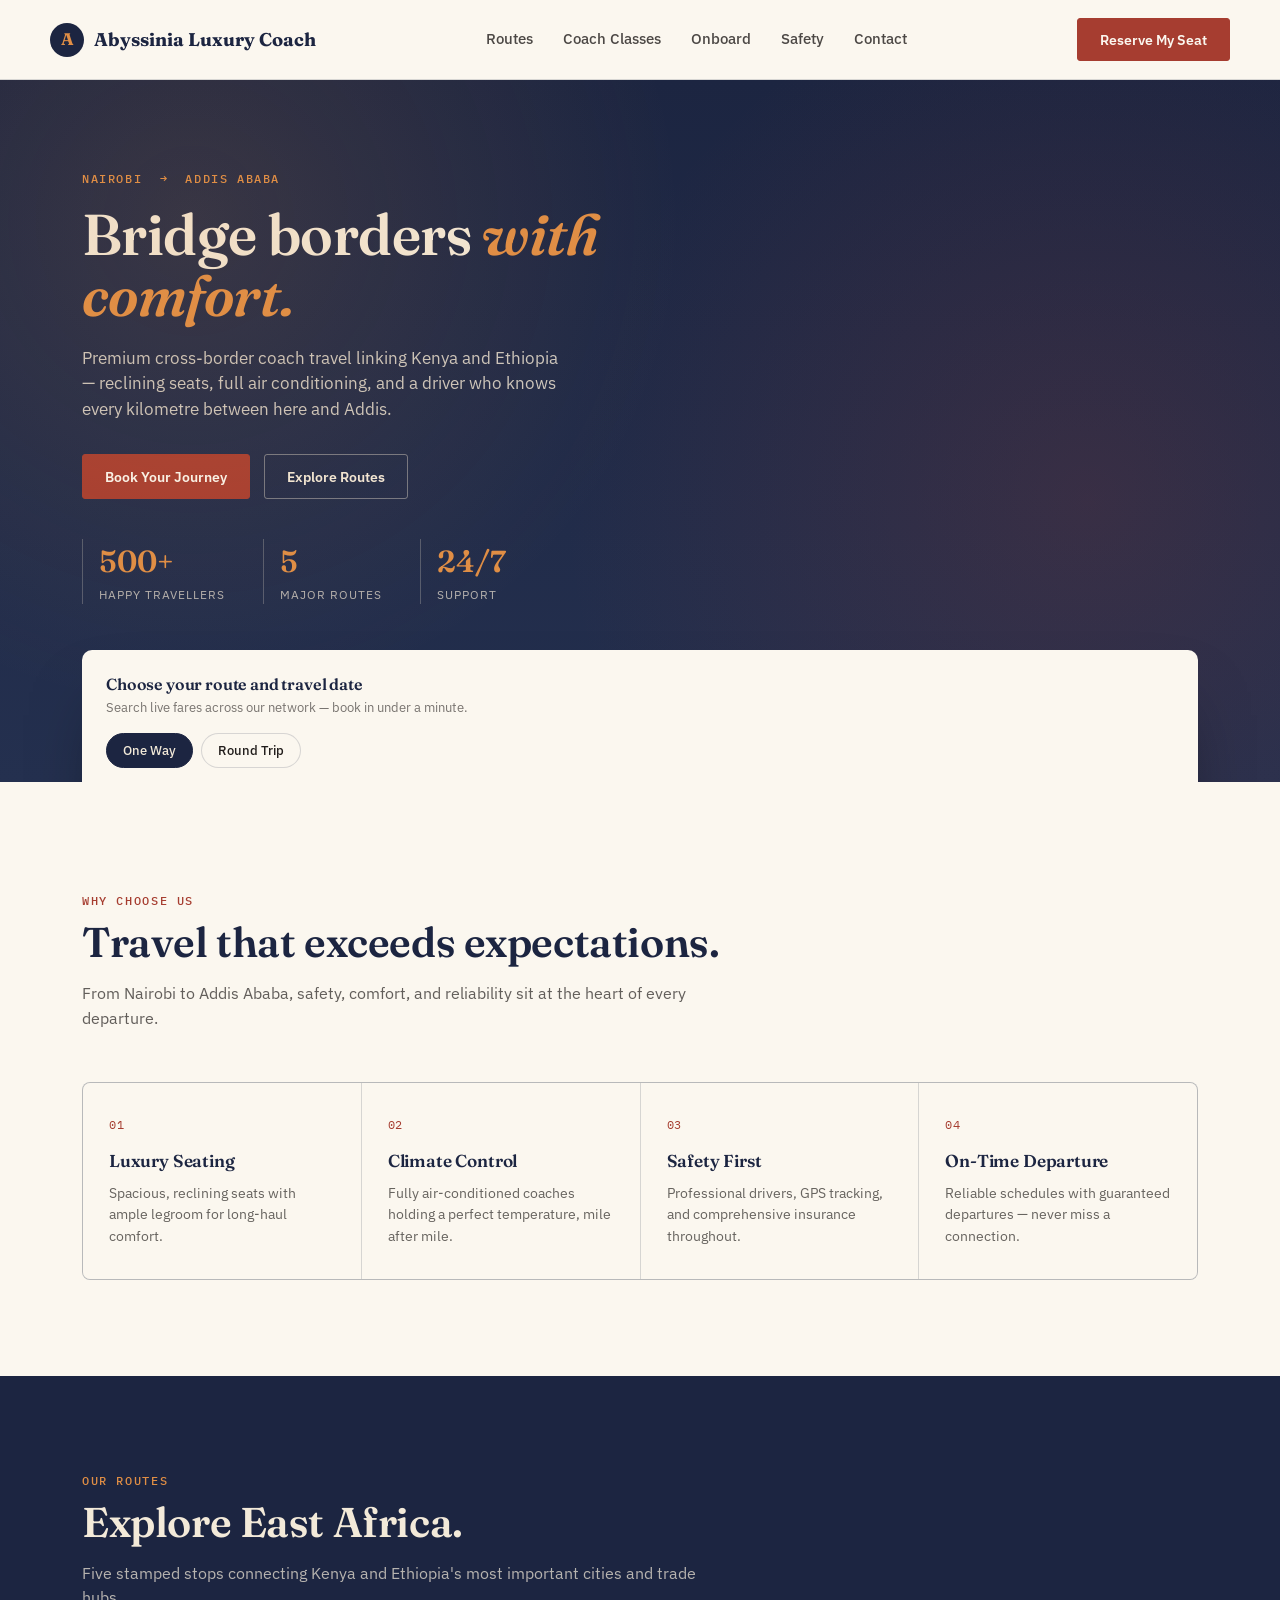
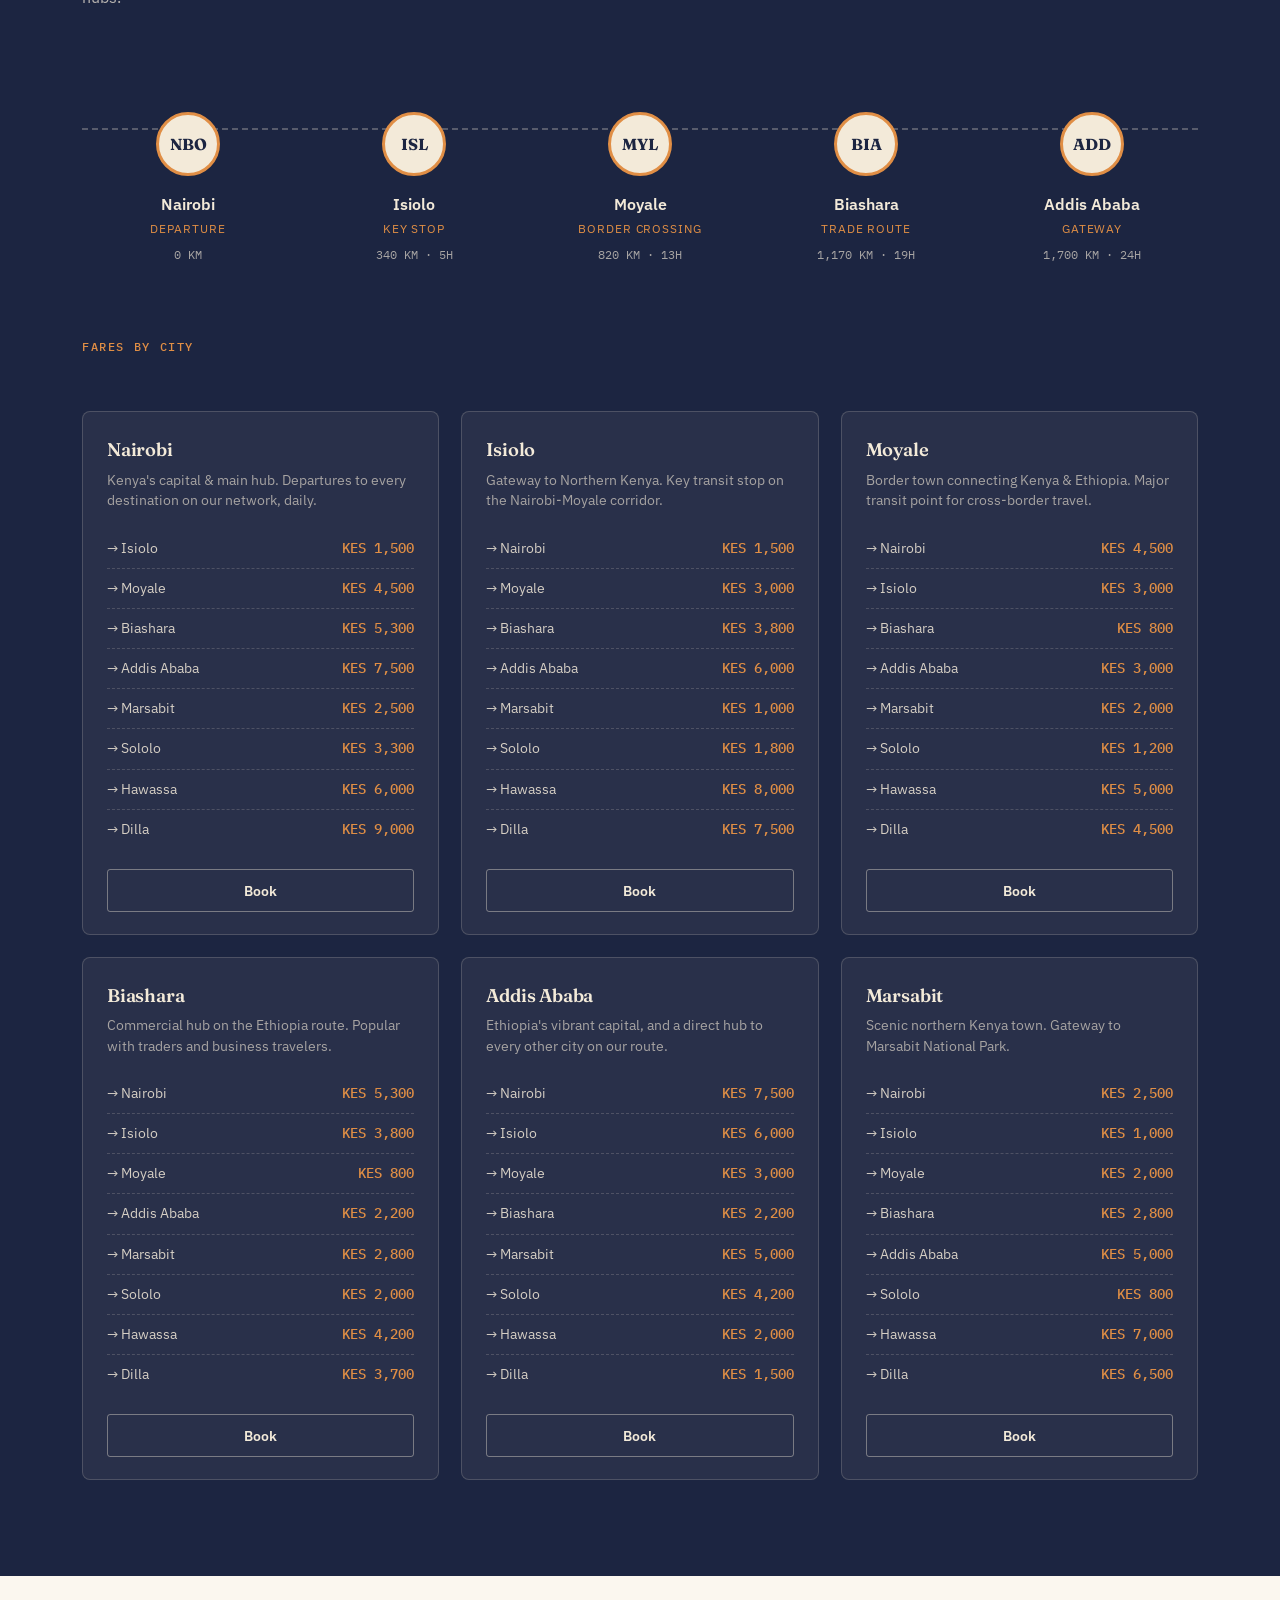
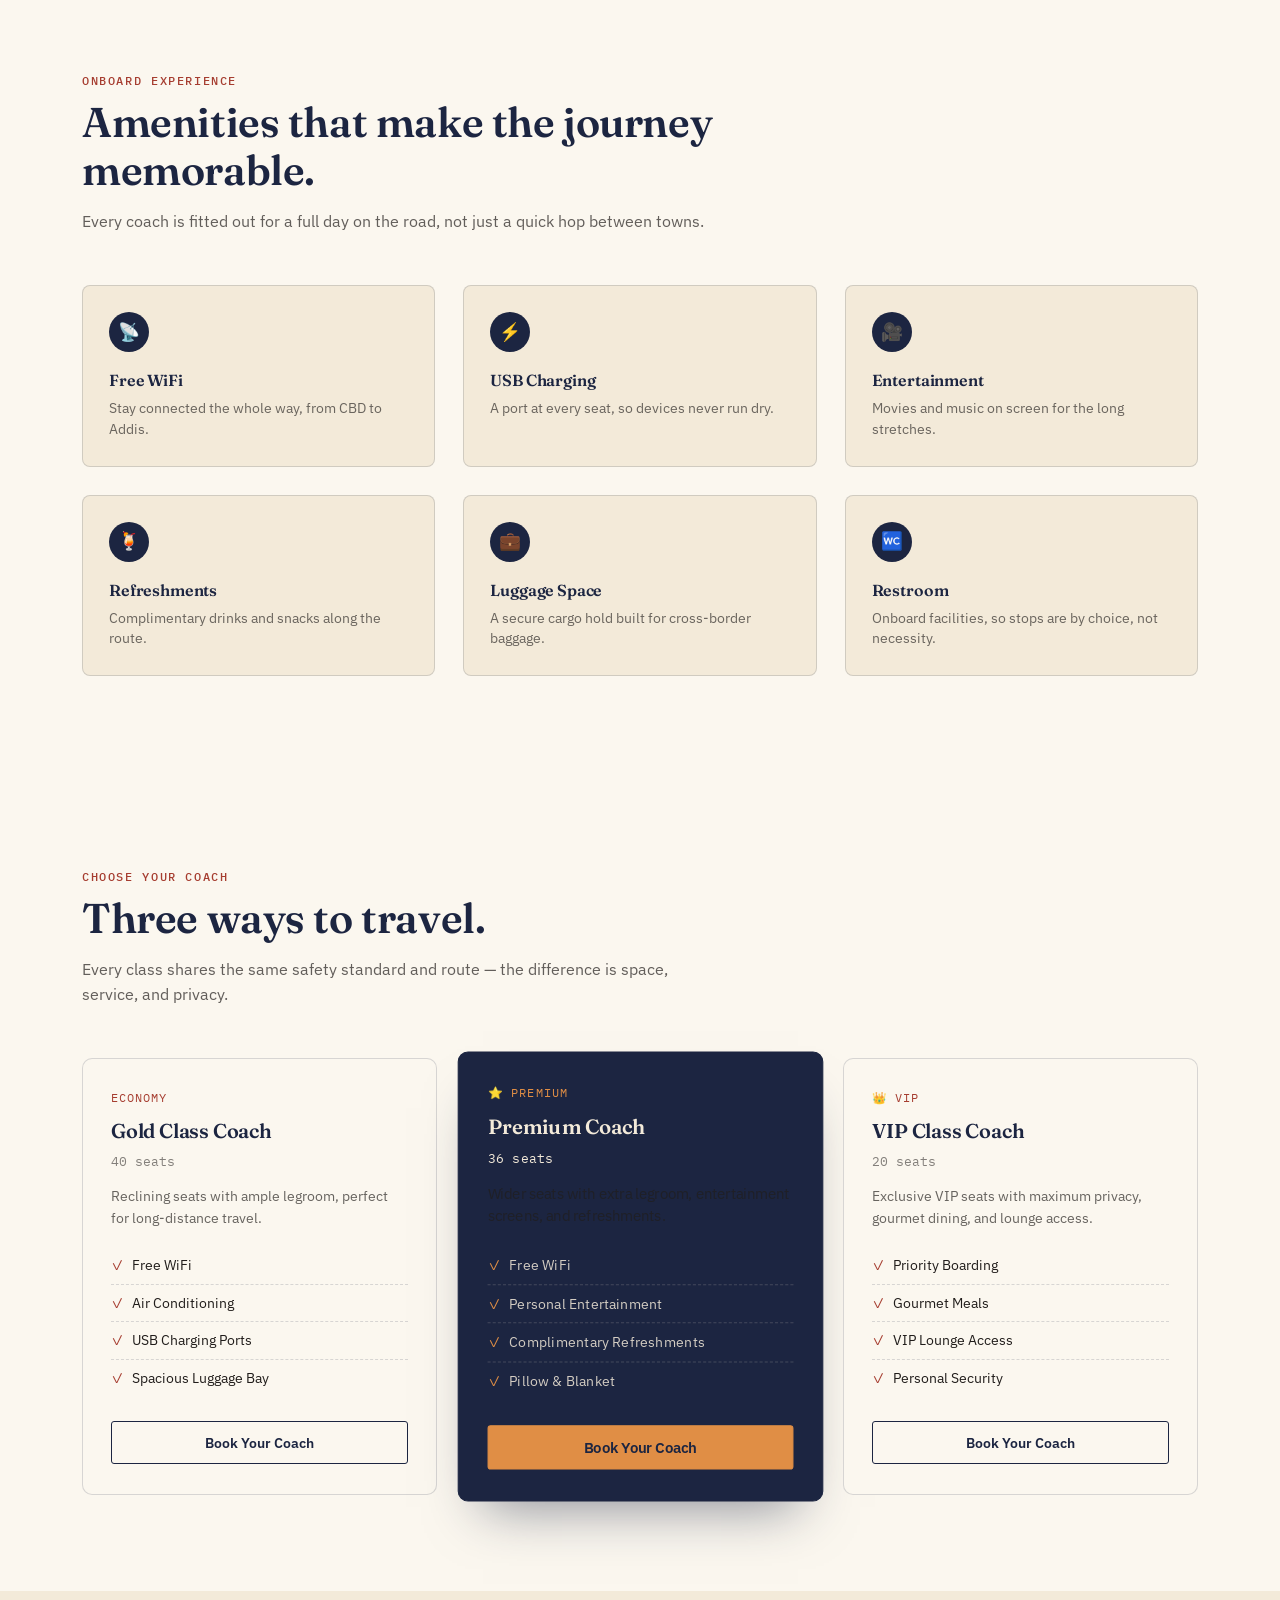
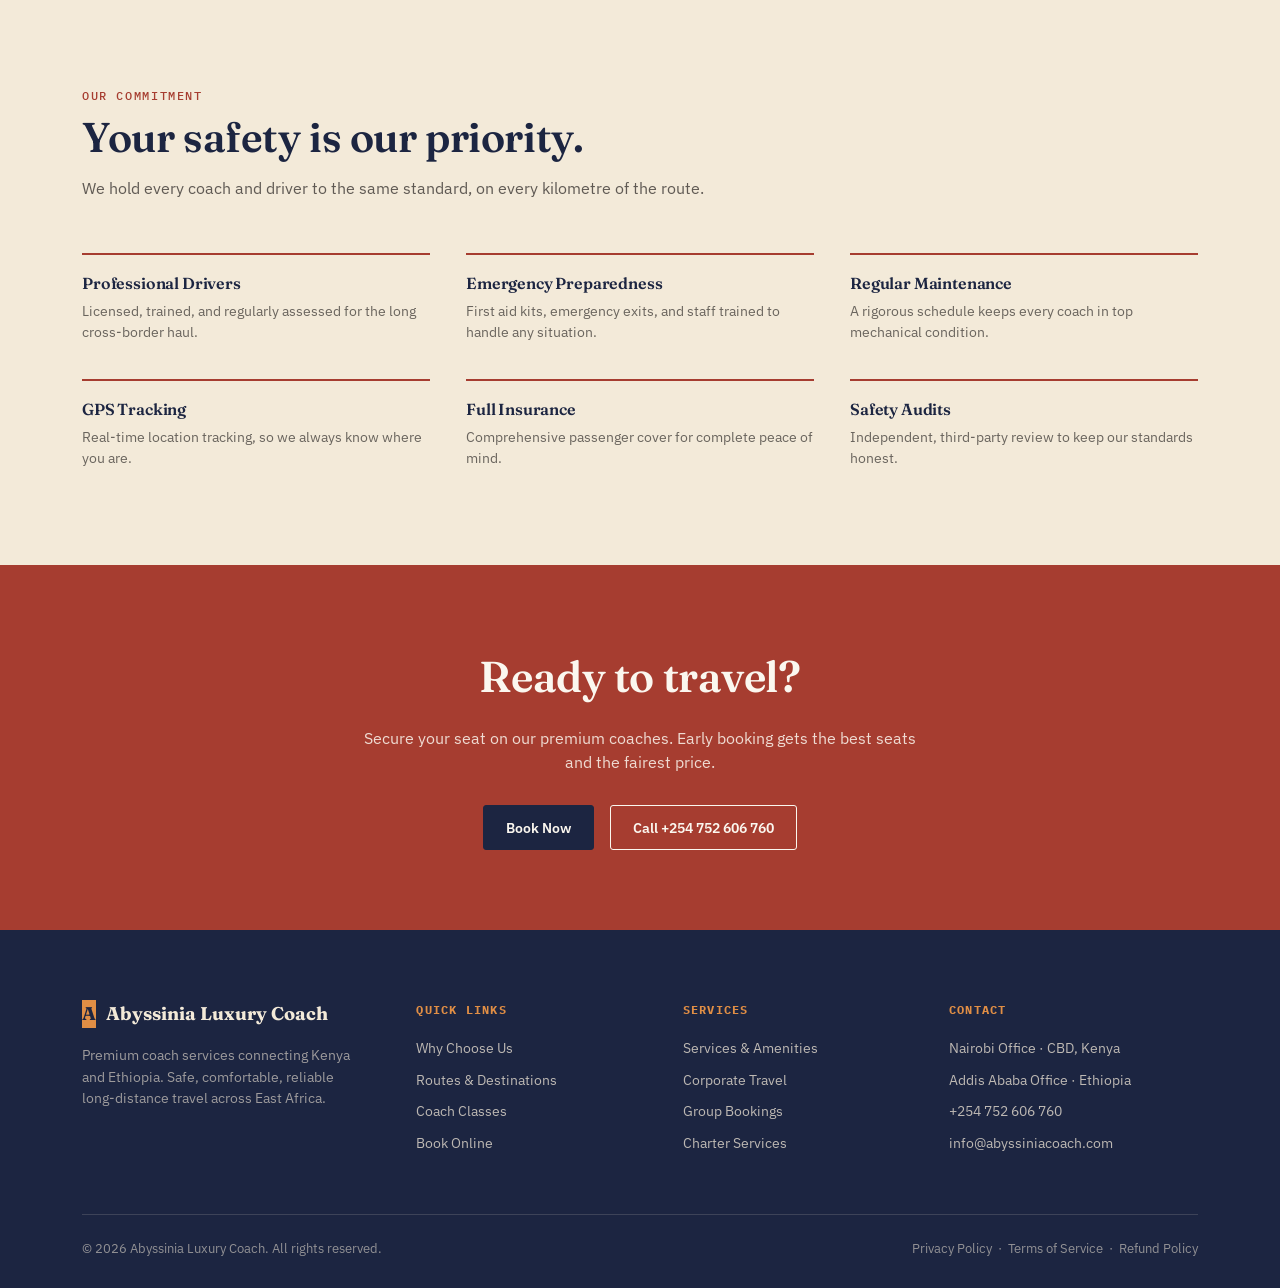
==== index.html @ 0fe381d4 "Update index.html" ====
<!DOCTYPE html>
<html lang="en">
<head>
<meta charset="UTF-8">
<meta name="viewport" content="width=device-width, initial-scale=1.0">
<title>Abyssinia Luxury Coach | Nairobi — Addis Ababa</title>
<meta name="description" content="Premium long-distance coach travel between Nairobi, Isiolo, Moyale and Addis Ababa. Safe, comfortable, reliable cross-border transport across East Africa.">
<link rel="preconnect" href="https://fonts.googleapis.com">
<link href="https://fonts.googleapis.com/css2?family=Fraunces:opsz,wght@9..144,400;9..144,500;9..144,600;9..144,700&family=IBM+Plex+Sans:wght@400;500;600&family=IBM+Plex+Mono:wght@400;500&display=swap" rel="stylesheet">
<style>
  :root{
    --ink:#1C2541;
    --amber:#E08E45;
    --rust:#A63D30;
    --sand:#F3EAD9;
    --charcoal:#211D1B;
    --sage:#7C8863;
    --paper:#FBF7EF;
    --line: rgba(28,37,65,0.16);
    --good:#5C8A5C;
    --gone:#B9AFA0;
  }
  *{box-sizing:border-box; margin:0; padding:0;}
  html{scroll-behavior:smooth;}
  body{
    background:var(--paper);
    color:var(--charcoal);
    font-family:'IBM Plex Sans', sans-serif;
    line-height:1.5;
    -webkit-font-smoothing:antialiased;
  }
  h1,h2,h3{
    font-family:'Fraunces', serif;
    font-weight:600;
    letter-spacing:-0.01em;
    color:var(--ink);
  }
  .mono{font-family:'IBM Plex Mono', monospace;}
  .eyebrow{
    font-family:'IBM Plex Mono', monospace;
    text-transform:uppercase;
    letter-spacing:0.14em;
    font-size:0.72rem;
    color:var(--rust);
    font-weight:500;
  }
  a{color:inherit; text-decoration:none;}
  img{max-width:100%; display:block;}
  button{font-family:inherit; cursor:pointer;}
  .wrap{max-width:1180px; margin:0 auto; padding:0 32px;}
  @media (max-width:640px){ .wrap{padding:0 20px;} }

  /* ---------- Header ---------- */
  header{
    position:sticky; top:0; z-index:50;
    background:rgba(251,247,239,0.92);
    backdrop-filter:blur(8px);
    border-bottom:1px solid var(--line);
  }
  .nav{
    display:flex; align-items:center; justify-content:space-between;
    padding:18px 0;
  }
  .brand{
    display:flex; align-items:center; gap:10px;
    font-family:'Fraunces', serif; font-weight:700; font-size:1.15rem; color:var(--ink);
  }
  .brand .mark{
    width:34px; height:34px; border-radius:50%;
    background:var(--ink);
    display:flex; align-items:center; justify-content:center;
    color:var(--amber); font-family:'Fraunces',serif; font-weight:700; font-size:1.05rem;
  }
  nav.links{display:flex; gap:30px; align-items:center;}
  nav.links a{font-size:0.92rem; font-weight:500; color:var(--charcoal); opacity:0.8; transition:opacity .2s;}
  nav.links a:hover{opacity:1;}
  .btn{
    display:inline-flex; align-items:center; gap:8px;
    background:var(--rust); color:var(--paper);
    padding:11px 22px; border-radius:3px;
    font-weight:600; font-size:0.9rem;
    border:1px solid var(--rust);
    transition:background .2s, color .2s;
  }
  .btn:hover{background:var(--ink); border-color:var(--ink);}
  .btn.ghost{
    background:transparent; color:var(--ink); border:1px solid var(--ink);
  }
  .btn.ghost:hover{background:var(--ink); color:var(--paper);}
  .btn.small{padding:8px 16px; font-size:0.82rem;}
  .btn.full{width:100%; justify-content:center;}
  .btn:disabled{opacity:0.45; cursor:not-allowed;}
  .menu-toggle{display:none; background:none; border:none; font-size:1.5rem; color:var(--ink); cursor:pointer;}
  @media (max-width:900px){
    nav.links{display:none;}
    .menu-toggle{display:block;}
  }

  /* ---------- Hero ---------- */
  .hero{
    position:relative;
    background:linear-gradient(180deg, var(--ink) 0%, #24304F 100%);
    color:var(--sand);
    overflow:hidden;
    padding:90px 0 0;
  }
  .hero::before{
    content:"";
    position:absolute; inset:0;
    background-image:
      radial-gradient(circle at 15% 20%, rgba(224,142,69,0.14), transparent 40%),
      radial-gradient(circle at 85% 60%, rgba(166,61,48,0.18), transparent 45%);
    pointer-events:none;
  }
  .hero-grid{
    position:relative; z-index:2;
    display:grid; grid-template-columns:1.1fr 0.9fr; gap:50px; align-items:center;
    padding-bottom:60px;
  }
  @media (max-width:900px){ .hero-grid{grid-template-columns:1fr; padding-bottom:40px;} }
  .hero h1{
    color:var(--sand); font-size:clamp(2.4rem, 5vw, 3.6rem); line-height:1.05; margin:18px 0 20px;
  }
  .hero h1 em{font-style:italic; color:var(--amber);}
  .hero p.lead{font-size:1.05rem; color:rgba(243,234,217,0.82); max-width:480px; margin-bottom:32px;}
  .hero-cta{display:flex; gap:14px; flex-wrap:wrap; margin-bottom:40px;}

  .stat-row{display:flex; gap:38px; flex-wrap:wrap;}
  .stat-row .stat{border-left:1px solid rgba(243,234,217,0.25); padding-left:16px;}
  .stat .num{font-family:'Fraunces',serif; font-size:1.9rem; color:var(--amber); font-weight:600;}
  .stat .label{font-size:0.78rem; color:rgba(243,234,217,0.7); text-transform:uppercase; letter-spacing:0.08em;}

  /* Boarding-pass ticket visual */
  .ticket{
    background:var(--sand);
    color:var(--ink);
    border-radius:6px;
    position:relative;
    box-shadow:0 30px 60px -20px rgba(0,0,0,0.45);
    overflow:hidden;
  }
  .ticket-top{padding:26px 26px 22px; display:flex; justify-content:space-between; align-items:flex-start;}
  .ticket-top .route-cities{font-family:'Fraunces',serif; font-weight:600; font-size:1.3rem;}
  .ticket-top .arrow{color:var(--rust); margin:0 8px;}
  .ticket-meta{display:flex; justify-content:space-between; padding:0 26px 20px; font-size:0.82rem;}
  .ticket-meta .mono{color:var(--rust); font-weight:500;}
  .perforation{
    height:0; border-top:2px dashed rgba(28,37,65,0.3);
    position:relative;
    margin:0 0;
  }
  .perforation::before, .perforation::after{
    content:""; position:absolute; top:-11px; width:22px; height:22px; border-radius:50%;
    background:var(--ink);
  }
  .perforation::before{left:-11px;}
  .perforation::after{right:-11px;}
  .ticket-bottom{padding:20px 26px 26px; display:flex; justify-content:space-between; align-items:center;}
  .stamp{
    width:64px; height:64px; border-radius:50%;
    border:2px solid var(--rust); color:var(--rust);
    display:flex; align-items:center; justify-content:center;
    transform:rotate(-8deg);
    font-family:'IBM Plex Mono',monospace; font-size:0.6rem; text-align:center; line-height:1.15;
    text-transform:uppercase; letter-spacing:0.03em; font-weight:600;
  }

  /* ---------- Search widget in hero ---------- */
  .search-widget{
    position:relative; z-index:2;
    background:var(--paper);
    border-radius:10px;
    padding:22px 24px 24px;
    box-shadow:0 40px 70px -25px rgba(0,0,0,0.5);
    margin-bottom:-46px;
    transform:translateY(46px);
    color:var(--charcoal);
  }
  .search-widget h3{font-size:1rem; margin-bottom:2px;}
  .search-widget .sub{font-size:0.8rem; color:rgba(33,29,27,0.6); margin-bottom:16px;}
  .trip-toggle{display:flex; gap:8px; margin-bottom:14px;}
  .trip-tab{
    padding:8px 16px; border:1px solid var(--line); border-radius:20px; background:var(--paper);
    font-size:0.82rem; font-weight:500; color:var(--charcoal);
  }
  .trip-tab.selected{background:var(--ink); border-color:var(--ink); color:var(--sand);}
  .search-form{
    display:grid;
    grid-template-columns:repeat(auto-fit, minmax(150px, 1fr));
    gap:14px;
    align-items:end;
  }
  .field.button-field{min-width:150px;}
  .field label{
    display:block; font-family:'IBM Plex Mono',monospace; font-size:0.68rem; text-transform:uppercase;
    letter-spacing:0.08em; color:var(--rust); margin-bottom:7px;
  }
  .field select, .field input{
    width:100%; padding:11px 12px; border:1px solid var(--line); border-radius:6px;
    background:var(--paper); font-size:0.9rem; color:var(--charcoal); font-family:inherit;
    min-height:44px;
    -webkit-appearance:none; appearance:none;
  }
  .field select{
    background-image:url("data:image/svg+xml;utf8,<svg xmlns='http://www.w3.org/2000/svg' viewBox='0 0 20 20' fill='none' stroke='%231C2541' stroke-width='1.6'><path d='M5 8l5 5 5-5'/></svg>");
    background-repeat:no-repeat; background-position:right 10px center; background-size:16px;
    padding-right:34px;
  }
  .field select:focus, .field input:focus{outline:2px solid var(--amber); outline-offset:1px;}
  .search-form .btn.full{padding:12px 18px; font-size:0.92rem; min-height:44px;}
  .search-msg{
    grid-column:1/-1; margin-top:4px; font-size:0.86rem; padding:12px 14px; border-radius:4px;
    display:none;
  }
  .search-msg.show{display:block;}
  .search-msg.found{background:rgba(92,138,92,0.12); color:#3E6B3E; border:1px solid rgba(92,138,92,0.3);}
  .search-msg.missing{background:rgba(166,61,48,0.1); color:var(--rust); border:1px solid rgba(166,61,48,0.25);}

  /* Phone: the floating overlap card doesn't work once fields stack tall,
     so on small screens the widget flows normally below the hero copy. */
  @media (max-width:680px){
    .search-widget{
      margin-bottom:0; transform:none;
      border-radius:0; padding:24px 20px 28px;
      box-shadow:0 -8px 24px -18px rgba(0,0,0,0.35);
    }
    .search-form{grid-template-columns:1fr; gap:12px;}
    .trip-toggle{gap:0; padding:3px; background:var(--sand); border-radius:22px; border:1px solid var(--line);}
    .trip-tab{flex:1; text-align:center; border:none; border-radius:18px; padding:9px 10px;}
    .trip-tab.selected{box-shadow:0 2px 6px rgba(28,37,65,0.25);}
    .search-form .btn.full{padding:14px 18px; font-size:0.95rem;}
  }

  /* ---------- Section shells ---------- */
  section{padding:96px 0;}
  .search-spacer{padding-top:110px;}
  @media (max-width:680px){ .search-spacer{padding-top:0;} }
  .section-head{max-width:640px; margin-bottom:52px;}
  .section-head h2{font-size:clamp(1.8rem,3.4vw,2.6rem); margin-top:10px; line-height:1.15;}
  .section-head p{color:rgba(33,29,27,0.7); margin-top:14px; font-size:1.02rem;}

  /* Features */
  .features{display:grid; grid-template-columns:repeat(4,1fr); gap:1px; background:var(--line); border:1px solid var(--line); border-radius:8px; overflow:hidden;}
  @media (max-width:900px){.features{grid-template-columns:repeat(2,1fr);}}
  @media (max-width:520px){.features{grid-template-columns:1fr;}}
  .feature{background:var(--paper); padding:32px 26px;}
  .feature .n{font-family:'IBM Plex Mono',monospace; color:var(--rust); font-size:0.78rem; letter-spacing:0.06em;}
  .feature h3{font-size:1.08rem; margin:14px 0 8px;}
  .feature p{font-size:0.9rem; color:rgba(33,29,27,0.68);}

  /* Route trail — signature element */
  .route-section{background:var(--ink); color:var(--sand);}
  .route-section .section-head h2{color:var(--sand);}
  .route-section .section-head p{color:rgba(243,234,217,0.72);}
  .route-section .eyebrow{color:var(--amber);}
  .trail{position:relative; padding:50px 0 10px;}
  .trail-line{
    position:absolute; top:66px; left:0; right:0; height:0;
    border-top:2px dashed rgba(243,234,217,0.28);
  }
  .trail-stops{display:grid; grid-template-columns:repeat(5,1fr); gap:14px; position:relative;}
  @media (max-width:900px){.trail-stops{grid-template-columns:repeat(2,1fr); row-gap:40px;} .trail-line{display:none;}}
  .stop{display:flex; flex-direction:column; align-items:center; text-align:center;}
  .stop-badge{
    width:64px; height:64px; border-radius:50%;
    background:var(--sand); color:var(--ink);
    display:flex; align-items:center; justify-content:center;
    font-family:'Fraunces',serif; font-weight:700; font-size:1rem;
    border:3px solid var(--amber);
    margin-bottom:16px;
    position:relative; z-index:2;
  }
  .stop-city{font-weight:600; font-size:1.02rem; margin-bottom:4px;}
  .stop-tag{font-size:0.72rem; color:var(--amber); text-transform:uppercase; letter-spacing:0.08em; margin-bottom:8px;}
  .stop-meta{font-size:0.78rem; color:rgba(243,234,217,0.65);}

  /* Fare cards */
  .fare-grid{display:grid; grid-template-columns:repeat(3,1fr); gap:22px; margin-top:56px;}
  @media (max-width:900px){.fare-grid{grid-template-columns:repeat(2,1fr);}}
  @media (max-width:600px){.fare-grid{grid-template-columns:1fr;}}
  .fare-card{
    background:rgba(243,234,217,0.06);
    border:1px solid rgba(243,234,217,0.18);
    border-radius:8px;
    padding:24px 24px 22px;
    display:flex; flex-direction:column;
  }
  .fare-card h3{color:var(--sand); font-size:1.15rem; margin-bottom:6px;}
  .fare-card p.desc{font-size:0.85rem; color:rgba(243,234,217,0.62); margin-bottom:18px; flex-grow:0;}
  .fare-list{list-style:none; margin-bottom:20px;}
  .fare-list li{
    display:flex; justify-content:space-between; align-items:center;
    padding:9px 0; border-top:1px dashed rgba(243,234,217,0.18);
    font-size:0.88rem;
  }
  .fare-list li:first-child{border-top:none;}
  .fare-list .dest{color:rgba(243,234,217,0.85);}
  .fare-list .price{font-family:'IBM Plex Mono',monospace; color:var(--amber); font-weight:500;}
  .fare-card .btn{margin-top:auto;}

  /* Amenities */
  .amenity-grid{display:grid; grid-template-columns:repeat(3,1fr); gap:28px;}
  @media (max-width:760px){.amenity-grid{grid-template-columns:repeat(2,1fr);}}
  @media (max-width:480px){.amenity-grid{grid-template-columns:1fr;}}
  .amenity{
    border:1px solid var(--line); border-radius:8px; padding:26px;
    background:var(--sand);
  }
  .amenity .icon{
    width:40px; height:40px; border-radius:50%; background:var(--ink); color:var(--amber);
    display:flex; align-items:center; justify-content:center; margin-bottom:16px; font-size:1.1rem;
  }
  .amenity h3{font-size:1rem; margin-bottom:6px;}
  .amenity p{font-size:0.86rem; color:rgba(33,29,27,0.65);}

  /* Coach classes */
  .class-grid{display:grid; grid-template-columns:repeat(3,1fr); gap:26px;}
  @media (max-width:900px){.class-grid{grid-template-columns:1fr;}}
  .class-card{
    border-radius:10px; padding:30px 28px; display:flex; flex-direction:column;
    border:1px solid var(--line); background:var(--paper); position:relative;
  }
  .class-card.featured{
    background:var(--ink); color:var(--sand); border-color:var(--ink);
    transform:scale(1.03);
    box-shadow:0 30px 50px -25px rgba(28,37,65,0.5);
  }
  .class-card.featured h3, .class-card.featured .seats{color:var(--sand);}
  .class-card.featured p{color:rgba(243,234,217,0.68);}
  .class-card.featured .class-list li{color:rgba(243,234,217,0.85); border-top-color:rgba(243,234,217,0.18);}
  .class-tag{
    font-family:'IBM Plex Mono',monospace; font-size:0.72rem; text-transform:uppercase; letter-spacing:0.08em;
    color:var(--rust); margin-bottom:10px;
  }
  .class-card.featured .class-tag{color:var(--amber);}
  .class-card h3{font-size:1.25rem; margin-bottom:6px;}
  .class-card .seats{font-family:'IBM Plex Mono',monospace; font-size:0.8rem; color:rgba(33,29,27,0.55); margin-bottom:14px;}
  .class-card p.desc{font-size:0.9rem; color:rgba(33,29,27,0.68); margin-bottom:18px;}
  .class-list{list-style:none; margin-bottom:24px;}
  .class-list li{padding:8px 0; border-top:1px dashed var(--line); font-size:0.87rem; display:flex; gap:8px; align-items:center;}
  .class-list li:first-child{border-top:none;}
  .class-list li::before{content:"✓"; color:var(--rust);}
  .class-card.featured .class-list li::before{color:var(--amber);}
  .class-card .btn{margin-top:auto;}

  /* Safety */
  .safety-section{background:var(--sand);}
  .safety-grid{display:grid; grid-template-columns:repeat(3,1fr); gap:36px;}
  @media (max-width:820px){.safety-grid{grid-template-columns:1fr 1fr;}}
  @media (max-width:520px){.safety-grid{grid-template-columns:1fr;}}
  .safety-item{border-top:2px solid var(--rust); padding-top:16px;}
  .safety-item h3{font-size:1rem; margin-bottom:6px;}
  .safety-item p{font-size:0.88rem; color:rgba(33,29,27,0.65);}

  /* CTA band */
  .cta-band{
    background:var(--rust); color:var(--paper); text-align:center;
    padding:80px 0;
  }
  .cta-band h2{color:var(--paper); font-size:clamp(1.8rem,3.6vw,2.7rem); margin-bottom:16px;}
  .cta-band p{color:rgba(251,247,239,0.85); max-width:560px; margin:0 auto 30px; font-size:1.02rem;}
  .cta-buttons{display:flex; gap:16px; justify-content:center; flex-wrap:wrap;}
  .cta-band .btn.ghost{border-color:var(--paper); color:var(--paper);}
  .cta-band .btn.ghost:hover{background:var(--paper); color:var(--rust);}

  /* Footer */
  footer{background:var(--ink); color:rgba(243,234,217,0.75); padding:70px 0 30px;}
  .footer-grid{display:grid; grid-template-columns:1.3fr 1fr 1fr 1.1fr; gap:40px; margin-bottom:50px;}
  @media (max-width:820px){.footer-grid{grid-template-columns:1fr 1fr;}}
  @media (max-width:520px){.footer-grid{grid-template-columns:1fr;}}
  footer h4{font-family:'IBM Plex Mono',monospace; color:var(--amber); font-size:0.78rem; text-transform:uppercase; letter-spacing:0.1em; margin-bottom:18px;}
  footer ul{list-style:none;}
  footer li{margin-bottom:10px; font-size:0.9rem;}
  footer li a:hover{color:var(--amber);}
  .footer-brand{display:flex; align-items:center; gap:10px; margin-bottom:16px; font-family:'Fraunces',serif; font-weight:700; font-size:1.15rem; color:var(--sand);}
  .footer-bottom{
    border-top:1px solid rgba(243,234,217,0.15); padding-top:24px;
    display:flex; justify-content:space-between; flex-wrap:wrap; gap:12px;
    font-size:0.8rem; color:rgba(243,234,217,0.55);
  }
  .footer-bottom a:hover{color:var(--amber);}

  /* ---------- Booking Modal ---------- */
  .modal-overlay{
    position:fixed; inset:0; background:rgba(28,20,17,0.55);
    display:none; align-items:flex-start; justify-content:center;
    z-index:200; padding:40px 20px; overflow-y:auto;
    backdrop-filter:blur(3px);
  }
  .modal-overlay.open{display:flex;}
  .modal{
    background:var(--paper); border-radius:10px; max-width:640px; width:100%;
    box-shadow:0 50px 90px -30px rgba(0,0,0,0.6);
    position:relative; overflow:hidden;
  }
  .modal-head{
    background:var(--ink); color:var(--sand); padding:22px 28px;
    display:flex; justify-content:space-between; align-items:center;
  }
  .modal-head .eyebrow{color:var(--amber);}
  .modal-head h3{color:var(--sand); font-size:1.2rem; margin-top:4px;}
  .modal-close{
    background:rgba(243,234,217,0.12); border:none; color:var(--sand);
    width:32px; height:32px; border-radius:50%; font-size:1.1rem; line-height:1;
    display:flex; align-items:center; justify-content:center;
  }
  .modal-close:hover{background:rgba(243,234,217,0.24);}
  .modal-steps{
    display:flex; gap:0; padding:16px 28px 0; border-bottom:1px solid var(--line);
    overflow-x:auto;
  }
  .modal-step-label{
    font-family:'IBM Plex Mono',monospace; font-size:0.7rem; text-transform:uppercase; letter-spacing:0.06em;
    color:rgba(33,29,27,0.4); padding-bottom:14px; margin-right:26px; border-bottom:2px solid transparent;
    white-space:nowrap;
  }
  .modal-step-label.active{color:var(--rust); border-color:var(--rust);}
  .modal-body{padding:26px 28px 10px; max-height:60vh; overflow-y:auto;}
  .modal-screen{display:none;}
  .modal-screen.active{display:block;}
  .modal-foot{
    padding:20px 28px 26px; display:flex; justify-content:space-between; gap:12px; border-top:1px solid var(--line);
  }
  .modal-field{margin-bottom:16px;}
  .modal-field label{
    display:block; font-family:'IBM Plex Mono',monospace; font-size:0.68rem; text-transform:uppercase;
    letter-spacing:0.08em; color:var(--rust); margin-bottom:8px;
  }
  .modal-field select, .modal-field input{
    width:100%; padding:11px 12px; border:1px solid var(--line); border-radius:4px;
    background:#fff; font-size:0.92rem; font-family:inherit; color:var(--charcoal);
  }
  .modal-field select:focus, .modal-field input:focus{outline:2px solid var(--amber); outline-offset:1px;}
  .modal-row{display:grid; grid-template-columns:1fr 1fr; gap:14px;}
  @media (max-width:480px){.modal-row{grid-template-columns:1fr;}}

  .fare-summary{
    background:var(--sand); border-radius:6px; padding:16px 18px; margin-bottom:18px;
    display:flex; justify-content:space-between; align-items:center; flex-wrap:wrap; gap:8px;
  }
  .fare-summary .route{font-family:'Fraunces',serif; font-weight:600; color:var(--ink);}
  .fare-summary .amt{font-family:'IBM Plex Mono',monospace; color:var(--rust); font-weight:600; font-size:1.05rem;}

  .class-tabs{display:flex; gap:10px; margin-bottom:20px; flex-wrap:wrap;}
  .class-tab{
    flex:1; min-width:140px; border:1px solid var(--line); border-radius:6px; padding:14px 12px;
    background:#fff; text-align:left;
  }
  .class-tab.selected{border-color:var(--rust); background:rgba(166,61,48,0.06);}
  .class-tab .tname{font-weight:600; font-size:0.92rem; color:var(--ink);}
  .class-tab .tprice{font-family:'IBM Plex Mono',monospace; font-size:0.82rem; color:var(--rust); margin-top:4px;}

  .leg-tabs{display:flex; gap:8px; margin-bottom:16px;}
  .leg-tab{
    padding:8px 16px; border:1px solid var(--line); border-radius:20px; background:#fff;
    font-size:0.82rem; font-weight:500; color:var(--charcoal);
  }
  .leg-tab.selected{background:var(--rust); border-color:var(--rust); color:#fff;}

  .seat-legend{display:flex; gap:16px; margin-bottom:14px; font-size:0.76rem; flex-wrap:wrap; color:rgba(33,29,27,0.7);}
  .seat-legend span{display:inline-flex; align-items:center; gap:6px;}
  .legend-dot{width:12px; height:12px; border-radius:3px; display:inline-block; border:1px solid rgba(28,37,65,0.15);}
  .bus-map{
    background:#fff; border:1px solid var(--line); border-radius:16px 16px 6px 6px;
    padding:18px 18px 16px; margin-bottom:8px;
    box-shadow:0 1px 2px rgba(28,37,65,0.04);
  }
  .bus-driver{
    display:inline-flex; align-items:center; gap:6px;
    font-family:'IBM Plex Mono',monospace; font-size:0.62rem; letter-spacing:0.1em; color:rgba(33,29,27,0.45);
    text-transform:uppercase; margin-bottom:14px;
    background:var(--sand); border:1px solid var(--line); border-radius:20px; padding:4px 12px 4px 8px;
  }
  .seat-chart{width:max-content; margin:0 auto;}
  .seat-cols, .seat-row{
    display:grid; grid-template-columns:22px 30px 30px 20px 30px 30px;
    gap:6px; align-items:center;
  }
  .seat-cols{margin-bottom:8px;}
  .seat-row{margin-bottom:6px;}
  .seat-cols span{
    font-family:'IBM Plex Mono',monospace; font-size:0.6rem; color:rgba(33,29,27,0.35);
    text-align:center;
  }
  .row-index{
    display:flex; align-items:center; justify-content:center;
    font-family:'IBM Plex Mono',monospace; font-size:0.58rem; color:rgba(33,29,27,0.32);
  }
  .seat{
    position:relative;
    width:30px; height:30px; border-radius:8px 8px 3px 3px; border:1px solid var(--line); background:var(--paper);
    font-family:'IBM Plex Mono',monospace; font-size:0.6rem; font-weight:500; display:flex; align-items:center; justify-content:center;
    color:var(--charcoal);
    box-shadow: inset 0 2px 0 rgba(28,37,65,0.07);
    transition:transform .12s, border-color .12s, box-shadow .12s;
  }
  .seat::before{
    content:""; position:absolute; top:2px; left:50%; transform:translateX(-50%);
    width:40%; height:3px; border-radius:2px; background:rgba(28,37,65,0.12);
  }
  .seat.booked{background:var(--gone); color:#fff; cursor:not-allowed; border-color:var(--gone);}
  .seat.booked::before{background:rgba(255,255,255,0.4);}
  .seat.available:hover{border-color:var(--rust); transform:translateY(-1px); box-shadow:0 2px 6px rgba(166,61,48,0.18);}
  .seat.selected{background:var(--rust); color:#fff; border-color:var(--rust); box-shadow: inset 0 2px 0 rgba(0,0,0,0.15), 0 2px 6px rgba(166,61,48,0.3);}
  .seat.selected::before{background:rgba(255,255,255,0.5);}
  .seat-count-note{font-size:0.82rem; color:rgba(33,29,27,0.65); margin-top:10px;}
  /* ---------- Bus results (hero search) ---------- */
  .bus-results{margin-top:16px; display:none; flex-direction:column; gap:10px;}
  .bus-results.show{display:flex;}
  .bus-result-card{
    display:flex; justify-content:space-between; align-items:center; gap:14px; flex-wrap:wrap;
    border:1px solid var(--line); border-radius:6px; padding:14px 16px; background:var(--sand);
  }
  .bus-result-card .br-info{display:flex; flex-direction:column; gap:2px;}
  .bus-result-card .br-time{font-family:'Fraunces',serif; font-weight:600; font-size:1rem; color:var(--ink);}
  .bus-result-card .br-meta{font-size:0.8rem; color:rgba(33,29,27,0.6);}
  .bus-result-card .br-fare{font-family:'IBM Plex Mono',monospace; color:var(--rust); font-weight:600; font-size:0.92rem;}

  .review-box{background:var(--sand); border-radius:6px; padding:18px 20px;}
  .review-line{display:flex; justify-content:space-between; padding:7px 0; border-top:1px dashed var(--line); font-size:0.9rem;}
  .review-line:first-child{border-top:none;}
  .review-line .k{color:rgba(33,29,27,0.6);}
  .review-line .v{font-weight:600; color:var(--ink);}
  .review-total{font-family:'IBM Plex Mono',monospace; color:var(--rust); font-size:1.15rem;}

  /* Payment step */
  .pay-methods{display:flex; gap:10px; margin-bottom:20px; flex-wrap:wrap;}
  .pay-method{
    flex:1; min-width:130px; border:1px solid var(--line); border-radius:6px; padding:14px 12px;
    background:#fff; text-align:left; display:flex; align-items:center; gap:10px;
  }
  .pay-method.selected{border-color:var(--rust); background:rgba(166,61,48,0.06);}
  .pay-method .pm-icon{
    width:32px; height:32px; border-radius:50%; background:var(--sand); color:var(--ink);
    display:flex; align-items:center; justify-content:center; font-size:0.95rem; flex-shrink:0;
  }
  .pay-method .pm-name{font-weight:600; font-size:0.88rem; color:var(--ink);}
  .pay-method .pm-sub{font-size:0.72rem; color:rgba(33,29,27,0.55);}
  .pay-fields{border:1px solid var(--line); border-radius:6px; padding:18px; background:var(--sand);}
  .pay-note{font-size:0.78rem; color:rgba(33,29,27,0.55); margin-top:10px;}

  @media (prefers-reduced-motion: reduce){
    html{scroll-behavior:auto;}
  }
</style>
</head>
<body>

<header>
  <div class="wrap nav">
    <a href="#" class="brand">
      <span class="mark">A</span>
      Abyssinia Luxury Coach
    </a>
    <nav class="links">
      <a href="#routes">Routes</a>
      <a href="#classes">Coach Classes</a>
      <a href="#amenities">Onboard</a>
      <a href="#safety">Safety</a>
      <a href="#contact">Contact</a>
    </nav>
    <button class="btn" onclick="openBooking()">Reserve My Seat</button>
    <button class="menu-toggle" aria-label="Menu">&#9776;</button>
  </div>
</header>

<section class="hero">
  <div class="wrap">
    <div style="max-width:680px;">
      <div class="eyebrow" style="color:var(--amber);">Nairobi &nbsp;&#8594;&nbsp; Addis Ababa</div>
      <h1>Bridge borders <em>with comfort.</em></h1>
      <p class="lead">Premium cross-border coach travel linking Kenya and Ethiopia — reclining seats, full air conditioning, and a driver who knows every kilometre between here and Addis.</p>
      <div class="hero-cta">
        <button class="btn" onclick="openBooking()">Book Your Journey</button>
        <a href="#routes" class="btn ghost" style="color:var(--sand); border-color:rgba(243,234,217,0.4);">Explore Routes</a>
      </div>
      <div class="stat-row">
        <div class="stat"><div class="num">500+</div><div class="label">Happy Travellers</div></div>
        <div class="stat"><div class="num">5</div><div class="label">Major Routes</div></div>
        <div class="stat"><div class="num">24/7</div><div class="label">Support</div></div>
      </div>
    </div>
  </div>

  <div class="wrap">
    <div class="search-widget">
      <h3>Choose your route and travel date</h3>
      <div class="sub">Search live fares across our network — book in under a minute.</div>

      <div class="trip-toggle">
        <button type="button" class="trip-tab selected" id="tripOneWay" onclick="setSearchTripType('oneway')">One Way</button>
        <button type="button" class="trip-tab" id="tripRoundTrip" onclick="setSearchTripType('roundtrip')">Round Trip</button>
      </div>

      <div class="search-form">
        <div class="field">
          <label for="fromCity">From</label>
          <select id="fromCity"></select>
        </div>
        <div class="field">
          <label for="toCity">To</label>
          <select id="toCity"></select>
        </div>
        <div class="field">
          <label for="travelDate">Departure Date</label>
          <input type="date" id="travelDate">
        </div>
        <div class="field" id="searchReturnField" style="display:none;">
          <label for="returnDate">Return Date</label>
          <input type="date" id="returnDate">
        </div>
        <div class="field">
          <label for="paxCount">Passengers</label>
          <select id="paxCount"></select>
        </div>
        <div class="field button-field">
          <label style="visibility:hidden;">Search</label>
          <button class="btn full" onclick="searchBuses()">Search Buses</button>
        </div>
      </div>
      <div class="search-msg" id="searchMsg"></div>
      <div class="bus-results" id="busResults"></div>
    </div>
  </div>
</section>

<section id="why" class="search-spacer">
  <div class="wrap">
    <div class="section-head">
      <div class="eyebrow">Why Choose Us</div>
      <h2>Travel that exceeds expectations.</h2>
      <p>From Nairobi to Addis Ababa, safety, comfort, and reliability sit at the heart of every departure.</p>
    </div>
    <div class="features">
      <div class="feature"><div class="n">01</div><h3>Luxury Seating</h3><p>Spacious, reclining seats with ample legroom for long-haul comfort.</p></div>
      <div class="feature"><div class="n">02</div><h3>Climate Control</h3><p>Fully air-conditioned coaches holding a perfect temperature, mile after mile.</p></div>
      <div class="feature"><div class="n">03</div><h3>Safety First</h3><p>Professional drivers, GPS tracking, and comprehensive insurance throughout.</p></div>
      <div class="feature"><div class="n">04</div><h3>On-Time Departure</h3><p>Reliable schedules with guaranteed departures — never miss a connection.</p></div>
    </div>
  </div>
</section>

<section id="routes" class="route-section">
  <div class="wrap">
    <div class="section-head">
      <div class="eyebrow">Our Routes</div>
      <h2>Explore East Africa.</h2>
      <p>Five stamped stops connecting Kenya and Ethiopia's most important cities and trade hubs.</p>
    </div>
    <div class="trail">
      <div class="trail-line"></div>
      <div class="trail-stops">
        <div class="stop">
          <div class="stop-badge">NBO</div>
          <div class="stop-city">Nairobi</div>
          <div class="stop-tag">Departure</div>
          <div class="stop-meta mono">0 KM</div>
        </div>
        <div class="stop">
          <div class="stop-badge">ISL</div>
          <div class="stop-city">Isiolo</div>
          <div class="stop-tag">Key Stop</div>
          <div class="stop-meta mono">340 KM &middot; 5H</div>
        </div>
        <div class="stop">
          <div class="stop-badge">MYL</div>
          <div class="stop-city">Moyale</div>
          <div class="stop-tag">Border Crossing</div>
          <div class="stop-meta mono">820 KM &middot; 13H</div>
        </div>
        <div class="stop">
          <div class="stop-badge">BIA</div>
          <div class="stop-city">Biashara</div>
          <div class="stop-tag">Trade Route</div>
          <div class="stop-meta mono">1,170 KM &middot; 19H</div>
        </div>
        <div class="stop">
          <div class="stop-badge">ADD</div>
          <div class="stop-city">Addis Ababa</div>
          <div class="stop-tag">Gateway</div>
          <div class="stop-meta mono">1,700 KM &middot; 24H</div>
        </div>
      </div>
    </div>

    <div class="eyebrow" style="margin-top:64px; display:block;">Fares By City</div>
    <div class="fare-grid" id="fareGrid"></div>
  </div>
</section>

<section id="amenities">
  <div class="wrap">
    <div class="section-head">
      <div class="eyebrow">Onboard Experience</div>
      <h2>Amenities that make the journey memorable.</h2>
      <p>Every coach is fitted out for a full day on the road, not just a quick hop between towns.</p>
    </div>
    <div class="amenity-grid">
      <div class="amenity"><div class="icon">&#128225;</div><h3>Free WiFi</h3><p>Stay connected the whole way, from CBD to Addis.</p></div>
      <div class="amenity"><div class="icon">&#9889;</div><h3>USB Charging</h3><p>A port at every seat, so devices never run dry.</p></div>
      <div class="amenity"><div class="icon">&#127909;</div><h3>Entertainment</h3><p>Movies and music on screen for the long stretches.</p></div>
      <div class="amenity"><div class="icon">&#127865;</div><h3>Refreshments</h3><p>Complimentary drinks and snacks along the route.</p></div>
      <div class="amenity"><div class="icon">&#128188;</div><h3>Luggage Space</h3><p>A secure cargo hold built for cross-border baggage.</p></div>
      <div class="amenity"><div class="icon">&#128702;</div><h3>Restroom</h3><p>Onboard facilities, so stops are by choice, not necessity.</p></div>
    </div>
  </div>
</section>

<section id="classes">
  <div class="wrap">
    <div class="section-head">
      <div class="eyebrow">Choose Your Coach</div>
      <h2>Three ways to travel.</h2>
      <p>Every class shares the same safety standard and route — the difference is space, service, and privacy.</p>
    </div>
    <div class="class-grid">
      <div class="class-card">
        <div class="class-tag">Economy</div>
        <h3>Gold Class Coach</h3>
        <div class="seats">40 seats</div>
        <p class="desc">Reclining seats with ample legroom, perfect for long-distance travel.</p>
        <ul class="class-list">
          <li>Free WiFi</li>
          <li>Air Conditioning</li>
          <li>USB Charging Ports</li>
          <li>Spacious Luggage Bay</li>
        </ul>
        <button class="btn ghost full" onclick="openBooking('economy')">Book Your Coach</button>
      </div>
      <div class="class-card featured">
        <div class="class-tag">⭐ Premium</div>
        <h3>Premium Coach</h3>
        <div class="seats">36 seats</div>
        <p class="desc">Wider seats with extra legroom, entertainment screens, and refreshments.</p>
        <ul class="class-list">
          <li>Free WiFi</li>
          <li>Personal Entertainment</li>
          <li>Complimentary Refreshments</li>
          <li>Pillow &amp; Blanket</li>
        </ul>
        <button class="btn full" style="background:var(--amber); border-color:var(--amber); color:var(--ink);" onclick="openBooking('premium')">Book Your Coach</button>
      </div>
      <div class="class-card">
        <div class="class-tag">👑 VIP</div>
        <h3>VIP Class Coach</h3>
        <div class="seats">20 seats</div>
        <p class="desc">Exclusive VIP seats with maximum privacy, gourmet dining, and lounge access.</p>
        <ul class="class-list">
          <li>Priority Boarding</li>
          <li>Gourmet Meals</li>
          <li>VIP Lounge Access</li>
          <li>Personal Security</li>
        </ul>
        <button class="btn ghost full" onclick="openBooking('vip')">Book Your Coach</button>
      </div>
    </div>
  </div>
</section>

<section id="safety" class="safety-section">
  <div class="wrap">
    <div class="section-head">
      <div class="eyebrow">Our Commitment</div>
      <h2>Your safety is our priority.</h2>
      <p>We hold every coach and driver to the same standard, on every kilometre of the route.</p>
    </div>
    <div class="safety-grid">
      <div class="safety-item"><h3>Professional Drivers</h3><p>Licensed, trained, and regularly assessed for the long cross-border haul.</p></div>
      <div class="safety-item"><h3>Emergency Preparedness</h3><p>First aid kits, emergency exits, and staff trained to handle any situation.</p></div>
      <div class="safety-item"><h3>Regular Maintenance</h3><p>A rigorous schedule keeps every coach in top mechanical condition.</p></div>
      <div class="safety-item"><h3>GPS Tracking</h3><p>Real-time location tracking, so we always know where you are.</p></div>
      <div class="safety-item"><h3>Full Insurance</h3><p>Comprehensive passenger cover for complete peace of mind.</p></div>
      <div class="safety-item"><h3>Safety Audits</h3><p>Independent, third-party review to keep our standards honest.</p></div>
    </div>
  </div>
</section>

<section class="cta-band" id="contact">
  <div class="wrap">
    <h2>Ready to travel?</h2>
    <p>Secure your seat on our premium coaches. Early booking gets the best seats and the fairest price.</p>
    <div class="cta-buttons">
      <button class="btn" style="background:var(--ink); border-color:var(--ink);" onclick="openBooking()">Book Now</button>
      <a href="tel:+254752606760" class="btn ghost">Call +254 752 606 760</a>
    </div>
  </div>
</section>

<footer>
  <div class="wrap">
    <div class="footer-grid">
      <div>
        <div class="footer-brand"><span class="mark" style="background:var(--amber); color:var(--ink);">A</span> Abyssinia Luxury Coach</div>
        <p style="font-size:0.9rem; max-width:280px; color:rgba(243,234,217,0.6);">Premium coach services connecting Kenya and Ethiopia. Safe, comfortable, reliable long-distance travel across East Africa.</p>
      </div>
      <div>
        <h4>Quick Links</h4>
        <ul>
          <li><a href="#why">Why Choose Us</a></li>
          <li><a href="#routes">Routes &amp; Destinations</a></li>
          <li><a href="#classes">Coach Classes</a></li>
          <li><a href="#contact">Book Online</a></li>
        </ul>
      </div>
      <div>
        <h4>Services</h4>
        <ul>
          <li><a href="#amenities">Services &amp; Amenities</a></li>
          <li><a href="#contact">Corporate Travel</a></li>
          <li><a href="#contact">Group Bookings</a></li>
          <li><a href="#contact">Charter Services</a></li>
        </ul>
      </div>
      <div>
        <h4>Contact</h4>
        <ul>
          <li>Nairobi Office &middot; CBD, Kenya</li>
          <li>Addis Ababa Office &middot; Ethiopia</li>
          <li><a href="tel:+254752606760">+254 752 606 760</a></li>
          <li><a href="mailto:info@abyssiniacoach.com">info@abyssiniacoach.com</a></li>
        </ul>
      </div>
    </div>
    <div class="footer-bottom">
      <span>&copy; 2026 Abyssinia Luxury Coach. All rights reserved.</span>
      <span><a href="#">Privacy Policy</a> &nbsp;&middot;&nbsp; <a href="#">Terms of Service</a> &nbsp;&middot;&nbsp; <a href="#">Refund Policy</a></span>
    </div>
  </div>
</footer>

<!-- ---------- Booking Modal ---------- -->
<div class="modal-overlay" id="modalOverlay">
  <div class="modal">
    <div class="modal-head">
      <div>
        <div class="eyebrow">Reserve My Seat</div>
        <h3>Book Your Coach</h3>
      </div>
      <button class="modal-close" onclick="closeBooking()" aria-label="Close">&times;</button>
    </div>
    <div class="modal-steps">
      <div class="modal-step-label active" id="tabTrip">1 &middot; Trip</div>
      <div class="modal-step-label" id="tabClass">2 &middot; Class &amp; Seats</div>
      <div class="modal-step-label" id="tabDetails">3 &middot; Passenger</div>
      <div class="modal-step-label" id="tabPayment">4 &middot; Payment</div>
      <div class="modal-step-label" id="tabReview">5 &middot; Confirm</div>
    </div>

    <div class="modal-body">
      <!-- Screen 1: Trip -->
      <div class="modal-screen active" id="screenTrip">
        <div class="trip-toggle">
          <button type="button" class="trip-tab selected" id="mTripOneWay" onclick="setModalTripType('oneway')">One Way</button>
          <button type="button" class="trip-tab" id="mTripRoundTrip" onclick="setModalTripType('roundtrip')">Round Trip</button>
        </div>
        <div class="modal-row">
          <div class="modal-field">
            <label for="mFrom">From</label>
            <select id="mFrom"></select>
          </div>
          <div class="modal-field">
            <label for="mTo">To</label>
            <select id="mTo"></select>
          </div>
        </div>
        <div class="modal-row">
          <div class="modal-field">
            <label for="mDate">Departure Date</label>
            <input type="date" id="mDate">
          </div>
          <div class="modal-field">
            <label for="mTime">Departure Time</label>
            <select id="mTime">
              <option>06:00 AM — Morning Departure</option>
              <option>07:00 PM — Evening Departure</option>
            </select>
          </div>
        </div>
        <div class="modal-row" id="mReturnRow" style="display:none;">
          <div class="modal-field">
            <label for="mReturnDate">Return Date</label>
            <input type="date" id="mReturnDate">
          </div>
          <div class="modal-field">
            <label for="mReturnTime">Return Time</label>
            <select id="mReturnTime">
              <option>06:00 AM — Morning Departure</option>
              <option>07:00 PM — Evening Departure</option>
            </select>
          </div>
        </div>
        <div class="modal-field">
          <label for="mPax">Number of Passengers 40</label>
          <select id="mPax">40</select>
        </div>
        <div class="search-msg" id="modalMsg"></div>
      </div>

      <!-- Screen 2: Class & Seats -->
      <div class="modal-screen" id="screenClass">
        <div class="fare-summary">
          <div class="route mono" id="csRoute">—</div>
          <div class="amt" id="csFare">KES 0</div>
        </div>
        <div class="class-tabs" id="classTabs"></div>
        <div class="leg-tabs" id="legTabs" style="display:none;"></div>
        <div class="seat-legend">
          <span><span class="legend-dot" style="background:var(--paper); border:1px solid var(--line);"></span>Available</span>
          <span><span class="legend-dot" style="background:var(--rust);"></span>Selected</span>
          <span><span class="legend-dot" style="background:var(--gone);"></span>Booked</span>
        </div>
        <div class="bus-map">
          <div class="bus-driver">🧭 Driver</div>
          <div class="seat-chart">
            <div class="seat-cols"><span></span><span>A</span><span>B</span><span></span><span>C</span><span>D</span></div>
            <div id="seatMap"></div>
          </div>
        </div>
        <div class="seat-count-note" id="seatNote"></div>
      </div>

      <!-- Screen 3: Passenger details -->
      <div class="modal-screen" id="screenDetails">
        <div id="passengerFields"></div>
        <div class="modal-field">
          <label for="pPhone">Contact Phone Number</label>
          <input type="tel" id="pPhone" placeholder="e.g. 0712 345 678">
        </div>
        <div class="modal-field">
          <label for="pNotes">Notes (optional)</label>
          <input type="text" id="pNotes" placeholder="Special requests, extra luggage, etc.">
        </div>
      </div>

      <!-- Screen 4: Payment -->
      <div class="modal-screen" id="screenPayment">
        <div class="pay-methods" id="payMethods"></div>
        <div class="pay-fields" id="payFields"></div>
      </div>

      <!-- Screen 5: Review -->
      <div class="modal-screen" id="screenReview">
        <div class="review-box" id="reviewBox"></div>
      </div>
    </div>

    <div class="modal-foot">
      <button class="btn ghost" id="backBtn" onclick="prevStep()">Back</button>
      <button class="btn" id="nextBtn" onclick="nextStep()">Continue</button>
    </div>
  </div>
</div>

<script>
/* ---------------- Data ---------------- */
var CITIES = ["Nairobi","Isiolo","Moyale","Biashara","Addis Ababa","Marsabit","Sololo","Hawassa","Dilla"];

/* Each city's approximate position (in fare/km units) along the Nairobi–Addis Ababa
   corridor. Every city pairs DIRECTLY with every other city — the fare between any
   two cities is simply the distance between their positions, so the whole network
   is fully interconnected (no multi-hop routing, every route card links every city). */
var CITY_POSITION = {
  "Nairobi": 0,
  "Isiolo": 1500,
  "Marsabit": 2500,
  "Sololo": 3300,
  "Moyale": 4500,
  "Biashara": 5300,
  "Addis Ababa": 7500,
  "Dilla": 9000,
  "Hawassa": 9500
};

var CITY_DESC = {
  "Nairobi": "Kenya's capital & main hub. Departures to every destination on our network, daily.",
  "Isiolo": "Gateway to Northern Kenya. Key transit stop on the Nairobi-Moyale corridor.",
  "Moyale": "Border town connecting Kenya & Ethiopia. Major transit point for cross-border travel.",
  "Biashara": "Commercial hub on the Ethiopia route. Popular with traders and business travelers.",
  "Addis Ababa": "Ethiopia's vibrant capital, and a direct hub to every other city on our route.",
  "Marsabit": "Scenic northern Kenya town. Gateway to Marsabit National Park.",
  "Sololo": "Kenya-Ethiopia border crossing town, directly linked across our whole network.",
  "Hawassa": "Lakeside city in Ethiopia's south, directly connected across the network.",
  "Dilla": "Coffee country in southern Ethiopia, directly connected across the network."
};

/* Cities featured as their own fare card on the homepage */
var FARE_CARD_CITIES = ["Nairobi","Isiolo","Moyale","Biashara","Addis Ababa","Marsabit"];

var CLASSES = [
  {key:"economy", label:"Gold Class (Economy)", seats:40, mult:1},
  {key:"premium", label:"Premium Coach", seats:36, mult:1.5},
  {key:"vip", label:"VIP Class", seats:20, mult:2}
];

var PAYMENT_METHODS = [
  {key:"mpesa", label:"M-Pesa", sub:"Pay by phone number", icon:"📱"},
  {key:"airtel", label:"Airtel Money", sub:"Pay by phone number", icon:"📲"},
  {key:"visa", label:"Visa / Card", sub:"Pay by card", icon:"💳"}
];

function getFare(a,b){
  if(!a || !b || a===b) return null;
  if(!(a in CITY_POSITION) || !(b in CITY_POSITION)) return null;
  if((a==="Nairobi" && b==="Hawassa") || (a==="Hawassa" && b==="Nairobi")) return 6000;
  var diff = Math.abs(CITY_POSITION[a] - CITY_POSITION[b]);
  return Math.round(Math.max(diff, 800) / 50) * 50;
}
function fmtKES(n){ return "KES " + n.toLocaleString(); }
var SEAT_LETTERS = ["A","B","C","D"];
function seatLabel(n){
  var row = Math.ceil(n/4);
  var pos = (n-1)%4;
  return row + SEAT_LETTERS[pos];
}

/* ---------------- Populate selects ---------------- */
function fillCitySelect(sel){
  sel.innerHTML = '<option value="">Select city</option>' + CITIES.map(function(c){return '<option value="'+c+'">'+c+'</option>';}).join("");
}
["fromCity","toCity","mFrom","mTo"].forEach(function(id){ fillCitySelect(document.getElementById(id)); });

function fillPaxSelect(sel){
  var opts = "";
  for(var i=1;i<=40;i++){ opts += '<option value="'+i+'">'+i+' Passenger'+(i>1?'s':'')+'</option>'; }
  sel.innerHTML = opts;
}
["paxCount","mPax"].forEach(function(id){ fillPaxSelect(document.getElementById(id)); });

/* min date = today */
var today = new Date().toISOString().split("T")[0];
document.getElementById("travelDate").min = today;
document.getElementById("returnDate").min = today;
document.getElementById("mDate").min = today;
document.getElementById("mReturnDate").min = today;

/* ---------------- Hero search trip type ---------------- */
var heroTripType = "oneway";
function setSearchTripType(type){
  heroTripType = type;
  document.getElementById("tripOneWay").classList.toggle("selected", type==="oneway");
  document.getElementById("tripRoundTrip").classList.toggle("selected", type==="roundtrip");
  document.getElementById("searchReturnField").style.display = type==="roundtrip" ? "" : "none";
}

/* ---------------- Hero search ---------------- */
var DEPARTURES = [
  {time:"06:00 AM", tag:"Morning Departure"},
  {time:"07:00 PM", tag:"Evening Departure"}
];
function searchBuses(){
  var from = document.getElementById("fromCity").value;
  var to = document.getElementById("toCity").value;
  var date = document.getElementById("travelDate").value;
  var returnDate = document.getElementById("returnDate").value;
  var pax = parseInt(document.getElementById("paxCount").value || "1", 10);
  var msg = document.getElementById("searchMsg");
  var results = document.getElementById("busResults");
  results.className = "bus-results";
  results.innerHTML = "";

  if(!from || !to){
    msg.className = "search-msg show missing";
    msg.textContent = "Please select both a departure and destination city.";
    return;
  }
  if(from === to){
    msg.className = "search-msg show missing";
    msg.textContent = "Departure and destination can't be the same city.";
    return;
  }
  if(!date){
    msg.className = "search-msg show missing";
    msg.textContent = "Please choose a departure date.";
    return;
  }
  if(heroTripType==="roundtrip" && !returnDate){
    msg.className = "search-msg show missing";
    msg.textContent = "Please choose a return date for your round trip.";
    return;
  }
  var fare = getFare(from,to);
  if(!fare){
    msg.className = "search-msg show missing";
    msg.textContent = "No direct route between " + from + " and " + to + " yet — message us on WhatsApp and we'll help you connect.";
    return;
  }

  msg.className = "search-msg show found";
  msg.textContent = "Buses found: " + from + " → " + to + " on " + date + (heroTripType==="roundtrip" ? " (round trip)" : "") + ". " + DEPARTURES.length + " departures available.";

  DEPARTURES.forEach(function(dep){
    var card = document.createElement("div");
    card.className = "bus-result-card";
    card.innerHTML =
      '<div class="br-info">'+
        '<div class="br-time">'+dep.time+' &middot; '+dep.tag+'</div>'+
        '<div class="br-meta">'+from+' → '+to+' &middot; Gold, Premium &amp; VIP classes available</div>'+
      '</div>'+
      '<div class="br-fare">From '+fmtKES(fare)+'</div>';
    var btn = document.createElement("button");
    btn.type = "button";
    btn.className = "btn small";
    btn.textContent = "Select Seats";
    btn.onclick = function(){
      openBooking({
        from:from, to:to, date:date, time:dep.time+" — "+dep.tag,
        tripType:heroTripType, returnDate:returnDate, pax:pax
      });
      showStep(2);
    };
    card.appendChild(btn);
    results.appendChild(card);
  });
  results.className = "bus-results show";
}

/* ---------------- Fare cards ---------------- */
var fareGrid = document.getElementById("fareGrid");
FARE_CARD_CITIES.forEach(function(city){
  var destinations = CITIES.filter(function(c){ return c !== city; });
  var listHtml = destinations.map(function(dest){
    var fare = getFare(city,dest);
    return '<li><span class="dest">→ '+dest+'</span><span class="price mono">'+fmtKES(fare)+'</span></li>';
  }).join("");
  var card = document.createElement("div");
  card.className = "fare-card";
  card.innerHTML =
    '<h3>'+city+'</h3>'+
    '<p class="desc">'+CITY_DESC[city]+'</p>'+
    '<ul class="fare-list">'+listHtml+'</ul>'+
    '<button class="btn ghost full" style="color:var(--sand); border-color:rgba(243,234,217,0.4);" onclick="openBooking({from:\''+city+'\'})">Book</button>';
  fareGrid.appendChild(card);
});

/* ---------------- Booking modal state ---------------- */
var bookingState = {
  step:1,
  tripType:"oneway",
  from:"", to:"", date:"", time:"", returnDate:"", returnTime:"", pax:1,
  cls:"economy",
  seats:{outbound:[], returnLeg:[]},
  bookedSeats:{},
  currentLeg:"outbound",
  passengerNames:[], passengerIDs:[], passengerEmails:[], phone:"", notes:"",
  paymentMethod:"mpesa",
  paymentDetails:{mpesaNumber:"", airtelNumber:"", cardNumber:"", cardExpiry:"", cardCVV:"", cardName:""}
};

function setModalTripType(type){
  bookingState.tripType = type;
  document.getElementById("mTripOneWay").classList.toggle("selected", type==="oneway");
  document.getElementById("mTripRoundTrip").classList.toggle("selected", type==="roundtrip");
  document.getElementById("mReturnRow").style.display = type==="roundtrip" ? "" : "none";
}

function openBooking(opts){
  if(typeof opts === "string"){ opts = {cls:opts}; }
  opts = opts || {};
  bookingState.step = 1;
  bookingState.cls = opts.cls || "economy";
  bookingState.tripType = opts.tripType || "oneway";
  bookingState.seats = {outbound:[], returnLeg:[]};
  bookingState.currentLeg = "outbound";

  bookingState.from = opts.from || "";
  bookingState.to = opts.to || "";
  bookingState.date = opts.date || "";
  bookingState.time = opts.time || "";
  bookingState.returnDate = opts.returnDate || "";
  bookingState.returnTime = opts.returnTime || "";
  bookingState.pax = opts.pax || 1;

  document.getElementById("mFrom").value = bookingState.from;
  document.getElementById("mTo").value = bookingState.to;
  document.getElementById("mDate").value = bookingState.date;
  document.getElementById("mReturnDate").value = bookingState.returnDate;
  document.getElementById("mPax").value = bookingState.pax;
  setModalTripType(bookingState.tripType);
  document.getElementById("modalMsg").className = "search-msg";
  document.getElementById("modalOverlay").classList.add("open");
  showStep(1);
  document.body.style.overflow = "hidden";
}
function closeBooking(){
  document.getElementById("modalOverlay").classList.remove("open");
  document.body.style.overflow = "";
}
document.getElementById("modalOverlay").addEventListener("click", function(e){
  if(e.target === this) closeBooking();
});

function showStep(n){
  bookingState.step = n;
  ["Trip","Class","Details","Payment","Review"].forEach(function(name, i){
    document.getElementById("screen"+name).classList.toggle("active", i === n-1);
    document.getElementById("tab"+name).classList.toggle("active", i === n-1);
  });
  document.getElementById("backBtn").style.visibility = n===1 ? "hidden" : "visible";
  if(n===5){
    var perPax = classFarePerSeat();
    var total = perPax * bookingState.pax;
    document.getElementById("nextBtn").textContent = "Pay " + fmtKES(total);
  } else {
    document.getElementById("nextBtn").textContent = "Continue";
  }
  if(n===2) renderClassStep();
  if(n===3) renderPassengerFields();
  if(n===4) renderPaymentStep();
  if(n===5) renderReview();
}

function nextStep(){
  var msg = document.getElementById("modalMsg");
  if(bookingState.step === 1){
    var from = document.getElementById("mFrom").value;
    var to = document.getElementById("mTo").value;
    var date = document.getElementById("mDate").value;
    var time = document.getElementById("mTime").value;
    var pax = parseInt(document.getElementById("mPax").value || "1", 10);
    var returnDate = document.getElementById("mReturnDate").value;
    var returnTime = document.getElementById("mReturnTime").value;
    if(!from || !to){ msg.className="search-msg show missing"; msg.textContent="Please select both From and To cities."; return; }
    if(from === to){ msg.className="search-msg show missing"; msg.textContent="From and To can't be the same city."; return; }
    if(!getFare(from,to)){ msg.className="search-msg show missing"; msg.textContent="No direct route yet between "+from+" and "+to+". Try another pair or message us on WhatsApp."; return; }
    if(!date){ msg.className="search-msg show missing"; msg.textContent="Please choose a departure date."; return; }
    if(bookingState.tripType==="roundtrip" && !returnDate){ msg.className="search-msg show missing"; msg.textContent="Please choose a return date."; return; }
    if(!pax || pax < 1){ pax = 1; }
    if(bookingState.from !== from || bookingState.to !== to){
      bookingState.seats = {outbound:[], returnLeg:[]};
    }
    bookingState.from=from; bookingState.to=to; bookingState.date=date; bookingState.time=time;
    bookingState.returnDate=returnDate; bookingState.returnTime=returnTime; bookingState.pax=pax;
    bookingState.currentLeg = "outbound";
    showStep(2);
    return;
  }
  if(bookingState.step === 2){
    if(bookingState.seats.outbound.length < bookingState.pax){
      alert("Please select "+bookingState.pax+" outbound seat(s) — you have "+bookingState.seats.outbound.length+" selected.");
      return;
    }
    if(bookingState.tripType==="roundtrip" && bookingState.seats.returnLeg.length < bookingState.pax){
      alert("Please select "+bookingState.pax+" return seat(s) — you have "+bookingState.seats.returnLeg.length+" selected.");
      return;
    }
    showStep(3);
    return;
  }
  if(bookingState.step === 3){
    var names = [];
    var ok = true;
    for(var i=0;i<bookingState.pax;i++){
      var el = document.getElementById("pName"+i);
      var v = el ? el.value.trim() : "";
      if(!v){ ok = false; }
      names.push(v);
    }
    var phone = document.getElementById("pPhone").value.trim();
    if(!ok || !phone){ alert("Please enter a name for every passenger and a contact phone number."); return; }
    bookingState.passengerNames = names;
    bookingState.passengerIDs = [];
    bookingState.passengerEmails = [];
    for(var j=0;j<bookingState.pax;j++){
      var idEl = document.getElementById("pID"+j);
      var emEl = document.getElementById("pEmail"+j);
      bookingState.passengerIDs.push(idEl ? idEl.value.trim() : "");
      bookingState.passengerEmails.push(emEl ? emEl.value.trim() : "");
    }
    bookingState.phone = phone;
    bookingState.notes = document.getElementById("pNotes").value.trim();
    showStep(4);
    return;
  }
  if(bookingState.step === 4){
    var method = bookingState.paymentMethod;
    if(method === "mpesa"){
      var mNum = document.getElementById("payMpesaNumber");
      var val = mNum ? mNum.value.trim() : "";
      if(!val){ alert("Please enter the M-Pesa number to pay with."); return; }
      bookingState.paymentDetails.mpesaNumber = val;
    } else if(method === "airtel"){
      var aNum = document.getElementById("payAirtelNumber");
      var val2 = aNum ? aNum.value.trim() : "";
      if(!val2){ alert("Please enter the Airtel Money number to pay with."); return; }
      bookingState.paymentDetails.airtelNumber = val2;
    } else if(method === "visa"){
      var cName = document.getElementById("payCardName");
      var cNum = document.getElementById("payCardNumber");
      var cExp = document.getElementById("payCardExpiry");
      var cCvv = document.getElementById("payCardCVV");
      var nameVal = cName ? cName.value.trim() : "";
      var numVal = cNum ? cNum.value.trim() : "";
      var expVal = cExp ? cExp.value.trim() : "";
      var cvvVal = cCvv ? cCvv.value.trim() : "";
      var digitsOnly = numVal.replace(/\s+/g,"");
      if(!nameVal || !numVal || !expVal || !cvvVal){ alert("Please fill in the cardholder name, card number, expiry and CVV."); return; }
      if(digitsOnly.length < 12 || digitsOnly.length > 19 || !/^\d+$/.test(digitsOnly)){ alert("Please enter a valid card number."); return; }
      if(!/^\d{2}\s*\/\s*\d{2}$/.test(expVal)){ alert("Please enter the card expiry as MM/YY."); return; }
      if(!/^\d{3,4}$/.test(cvvVal)){ alert("Please enter a valid CVV."); return; }
      bookingState.paymentDetails.cardName = nameVal;
      bookingState.paymentDetails.cardNumber = digitsOnly;
      bookingState.paymentDetails.cardExpiry = expVal;
      bookingState.paymentDetails.cardCVV = cvvVal;
    }
    showStep(5);
    return;
  }
  if(bookingState.step === 5){
    sendWhatsApp();
    return;
  }
}
function prevStep(){
  if(bookingState.step > 1) showStep(bookingState.step - 1);
}

/* ---------------- Passenger detail fields (built per passenger count) ---------------- */
function renderPassengerFields(){
  var wrap = document.getElementById("passengerFields");
  var html = "";
  for(var i=0;i<bookingState.pax;i++){
    var existing = bookingState.passengerNames[i] || "";
    html += '<div style="border:1px solid rgba(255,255,255,0.08);border-radius:8px;padding:12px;margin-bottom:14px;">'+
            '<div style="font-size:11px;font-weight:700;letter-spacing:0.12em;color:var(--amber);text-transform:uppercase;margin-bottom:10px;">Passenger '+(i+1)+(bookingState.pax>1?'  ('+bookingState.pax+' total)':'')+'</div>'+
            '<div class="modal-field"><label for="pName'+i+'">Full Name *</label>'+
            '<input type="text" id="pName'+i+'" value="'+existing.replace(/"/g,'&quot;')+'" placeholder="e.g. Amina Yusuf"></div>'+
            '<div class="modal-field"><label for="pID'+i+'">ID / Passport Number</label>'+
            '<input type="text" id="pID'+i+'" placeholder="National ID or Passport No."></div>'+
            '<div class="modal-field"><label for="pEmail'+i+'">Email Address</label>'+
            '<input type="email" id="pEmail'+i+'" placeholder="email@example.com"></div>'+
            '</div>';
  }
  wrap.innerHTML = html;
}

/* ---------------- Payment step ---------------- */
function renderPaymentStep(){
  var methodsEl = document.getElementById("payMethods");
  methodsEl.innerHTML = "";
  PAYMENT_METHODS.forEach(function(m){
    var btn = document.createElement("button");
    btn.type = "button";
    btn.className = "pay-method" + (bookingState.paymentMethod===m.key ? " selected" : "");
    btn.innerHTML =
      '<span class="pm-icon">'+m.icon+'</span>'+
      '<span><span class="pm-name" style="display:block;">'+m.label+'</span>'+
      '<span class="pm-sub">'+m.sub+'</span></span>';
    btn.onclick = function(key){
      return function(){
        bookingState.paymentMethod = key;
        renderPaymentStep();
      };
    }(m.key);
    methodsEl.appendChild(btn);
  });

  var fieldsEl = document.getElementById("payFields");
  var pd = bookingState.paymentDetails;
  if(bookingState.paymentMethod === "mpesa"){
    fieldsEl.innerHTML =
      '<div class="modal-field" style="margin-bottom:0;">'+
      '<label for="payMpesaNumber">M-Pesa Phone Number</label>'+
      '<input type="tel" id="payMpesaNumber" value="'+(pd.mpesaNumber||"").replace(/"/g,'&quot;')+'" placeholder="e.g. 0712 345 678"></div>'+
      '<div class="pay-note">You will receive an M-Pesa STK push to this number to confirm payment.</div>';
  } else if(bookingState.paymentMethod === "airtel"){
    fieldsEl.innerHTML =
      '<div class="modal-field" style="margin-bottom:0;">'+
      '<label for="payAirtelNumber">Airtel Money Phone Number</label>'+
      '<input type="tel" id="payAirtelNumber" value="'+(pd.airtelNumber||"").replace(/"/g,'&quot;')+'" placeholder="e.g. 0733 123 456"></div>'+
      '<div class="pay-note">You will receive an Airtel Money prompt to this number to confirm payment.</div>';
  } else {
    fieldsEl.innerHTML =
      '<div class="modal-field"><label for="payCardName">Name on Card</label>'+
      '<input type="text" id="payCardName" value="'+(pd.cardName||"").replace(/"/g,'&quot;')+'" placeholder="e.g. Amina Yusuf"></div>'+
      '<div class="modal-field"><label for="payCardNumber">Card Number</label>'+
      '<input type="text" id="payCardNumber" inputmode="numeric" value="'+(pd.cardNumber||"").replace(/"/g,'&quot;')+'" placeholder="1234 5678 9012 3456" maxlength="23"></div>'+
      '<div class="modal-row">'+
      '<div class="modal-field"><label for="payCardExpiry">Expiry (MM/YY)</label>'+
      '<input type="text" id="payCardExpiry" value="'+(pd.cardExpiry||"").replace(/"/g,'&quot;')+'" placeholder="MM/YY" maxlength="5"></div>'+
      '<div class="modal-field"><label for="payCardCVV">CVV</label>'+
      '<input type="password" id="payCardCVV" inputmode="numeric" value="'+(pd.cardCVV||"").replace(/"/g,'&quot;')+'" placeholder="123" maxlength="4"></div>'+
      '</div>'+
      '<div class="pay-note">Card details are used only to process this booking and are never stored.</div>';
    var cardNumEl = document.getElementById("payCardNumber");
    if(cardNumEl){
      cardNumEl.addEventListener("input", function(e){
        var digits = e.target.value.replace(/\D/g,"").slice(0,19);
        e.target.value = digits.replace(/(.{4})/g,"$1 ").trim();
      });
    }
    var expEl = document.getElementById("payCardExpiry");
    if(expEl){
      expEl.addEventListener("input", function(e){
        var digits = e.target.value.replace(/\D/g,"").slice(0,4);
        if(digits.length > 2){ e.target.value = digits.slice(0,2)+"/"+digits.slice(2); }
        else { e.target.value = digits; }
      });
    }
  }
}

/* ---------------- Class & seat step ---------------- */
function classFarePerSeat(){
  var base = getFare(bookingState.from, bookingState.to) || 0;
  var c = CLASSES.find(function(x){return x.key===bookingState.cls;});
  var perLeg = Math.round(base * c.mult);
  return bookingState.tripType==="roundtrip" ? perLeg*2 : perLeg;
}
function renderClassStep(){
  document.getElementById("csRoute").textContent = bookingState.from + " → " + bookingState.to + (bookingState.tripType==="roundtrip" ? " (round trip)" : "");
  document.getElementById("csFare").textContent = fmtKES(classFarePerSeat()) + " / passenger";

  var tabsEl = document.getElementById("classTabs");
  tabsEl.innerHTML = "";
  CLASSES.forEach(function(c){
    var base = getFare(bookingState.from, bookingState.to) || 0;
    var perLeg = Math.round(base * c.mult);
    var price = bookingState.tripType==="roundtrip" ? perLeg*2 : perLeg;
    var btn = document.createElement("button");
    btn.className = "class-tab" + (bookingState.cls===c.key ? " selected" : "");
    btn.innerHTML = '<div class="tname">'+c.label+'</div><div class="tprice mono">'+fmtKES(price)+'</div>';
    btn.onclick = function(key){
      return function(){
        bookingState.cls = key;
        renderClassStep();
      };
    }(c.key);
    tabsEl.appendChild(btn);
  });

  var legTabsEl = document.getElementById("legTabs");
  if(bookingState.tripType==="roundtrip"){
    legTabsEl.style.display = "flex";
    legTabsEl.innerHTML =
      '<button type="button" class="leg-tab'+(bookingState.currentLeg==="outbound"?" selected":"")+'" onclick="switchLeg(\'outbound\')">Outbound Seats</button>'+
      '<button type="button" class="leg-tab'+(bookingState.currentLeg==="returnLeg"?" selected":"")+'" onclick="switchLeg(\'returnLeg\')">Return Seats</button>';
  } else {
    legTabsEl.style.display = "none";
    bookingState.currentLeg = "outbound";
  }

  renderSeatMap();
}
function switchLeg(leg){
  bookingState.currentLeg = leg;
  renderClassStep();
}
function renderSeatMap(){
  var c = CLASSES.find(function(x){return x.key===bookingState.cls;});
  var total = c.seats;
  var leg = bookingState.currentLeg;
  var bookedKey = bookingState.cls + "_" + leg;
  if(!bookingState.bookedSeats[bookedKey]){
    var booked = {};
    for(var i=1;i<=total;i++){
      if(Math.random() < 0.18) booked[i] = true;
    }
    bookingState.bookedSeats[bookedKey] = booked;
  }
  var booked = bookingState.bookedSeats[bookedKey];
  var currentSeats = bookingState.seats[leg];
  var map = document.getElementById("seatMap");
  map.innerHTML = "";
  var rows = Math.ceil(total/4);
  var seatNum = 1;
  for(var r=0;r<rows;r++){
    var rowEl = document.createElement("div");
    rowEl.className = "seat-row";

    var rowIdx = document.createElement("div");
    rowIdx.className = "row-index";
    rowIdx.textContent = (r+1);
    rowEl.appendChild(rowIdx);

    for(var col=0; col<5; col++){
      if(col===2){
        rowEl.appendChild(document.createElement("div"));
        continue;
      }
      if(seatNum > total){
        rowEl.appendChild(document.createElement("div"));
        continue;
      }
      (function(n){
        var seatEl = document.createElement("button");
        seatEl.type = "button";
        var isBooked = booked[n];
        var isSelected = currentSeats.indexOf(n) !== -1;
        seatEl.className = "seat " + (isBooked ? "booked" : isSelected ? "selected" : "available");
        seatEl.textContent = seatLabel(n);
        seatEl.title = isBooked ? "Seat "+seatLabel(n)+" — already booked" : "Seat "+seatLabel(n);
        seatEl.disabled = isBooked;
        seatEl.onclick = function(){
          var idx = currentSeats.indexOf(n);
          if(idx !== -1){
            currentSeats.splice(idx,1);
          } else {
            if(currentSeats.length >= bookingState.pax){
              alert("You've selected "+bookingState.pax+" seat(s) already for this leg. Remove one to pick a different seat, or increase passengers on step 1.");
              return;
            }
            currentSeats.push(n);
          }
          renderSeatMap();
        };
        rowEl.appendChild(seatEl);
      })(seatNum);
      seatNum++;
    }
    map.appendChild(rowEl);
  }
  var legLabel = bookingState.tripType==="roundtrip" ? (leg==="outbound"?"Outbound":"Return")+" — " : "";
  document.getElementById("seatNote").textContent =
    legLabel + "Selected " + currentSeats.length + " of " + bookingState.pax + " seat(s) needed — seats: " +
    (currentSeats.length ? currentSeats.slice().sort(function(a,b){return a-b;}).map(seatLabel).join(", ") : "none");
}

/* ---------------- Review & WhatsApp ---------------- */
function paymentSummaryLine(){
  var m = bookingState.paymentMethod;
  var pd = bookingState.paymentDetails;
  if(m === "mpesa") return "M-Pesa (" + (pd.mpesaNumber || "—") + ")";
  if(m === "airtel") return "Airtel Money (" + (pd.airtelNumber || "—") + ")";
  if(m === "visa"){
    var last4 = pd.cardNumber ? pd.cardNumber.slice(-4) : "";
    return "Visa / Card ending " + (last4 || "—");
  }
  return "—";
}
function renderReview(){
  var c = CLASSES.find(function(x){return x.key===bookingState.cls;});
  var perPax = classFarePerSeat();
  var total = perPax * bookingState.pax;
  var outboundSeats = bookingState.seats.outbound.slice().sort(function(a,b){return a-b;}).map(seatLabel).join(", ");
  var returnSeats = bookingState.seats.returnLeg.slice().sort(function(a,b){return a-b;}).map(seatLabel).join(", ");
  var box = document.getElementById("reviewBox");
  box.innerHTML =
    '<div class="review-line"><span class="k">Trip Type</span><span class="v">'+(bookingState.tripType==="roundtrip"?"Round Trip":"One Way")+'</span></div>'+
    '<div class="review-line"><span class="k">Route</span><span class="v">'+bookingState.from+' → '+bookingState.to+'</span></div>'+
    '<div class="review-line"><span class="k">Departure</span><span class="v">'+bookingState.date+' · '+bookingState.time+'</span></div>'+
    (bookingState.tripType==="roundtrip" ? '<div class="review-line"><span class="k">Return</span><span class="v">'+bookingState.returnDate+' · '+bookingState.returnTime+'</span></div>' : '') +
    '<div class="review-line"><span class="k">Class</span><span class="v">'+c.label+'</span></div>'+
    '<div class="review-line"><span class="k">Passengers</span><span class="v">'+bookingState.pax+'</span></div>'+
    '<div class="review-line"><span class="k">Outbound Seats</span><span class="v">'+outboundSeats+'</span></div>'+
    (bookingState.tripType==="roundtrip" ? '<div class="review-line"><span class="k">Return Seats</span><span class="v">'+returnSeats+'</span></div>' : '') +
    '<div class="review-line"><span class="k">Passenger Names</span><span class="v">'+bookingState.passengerNames.join(", ")+'</span></div>'+
    (bookingState.passengerIDs && bookingState.passengerIDs.filter(Boolean).length ? '<div class="review-line"><span class="k">ID / Passport</span><span class="v">'+bookingState.passengerIDs.filter(Boolean).join(", ")+'</span></div>' : '')+
    (bookingState.passengerEmails && bookingState.passengerEmails.filter(Boolean).length ? '<div class="review-line"><span class="k">Email(s)</span><span class="v">'+bookingState.passengerEmails.filter(Boolean).join(", ")+'</span></div>' : '')+
    '<div class="review-line"><span class="k">Contact Phone</span><span class="v">'+bookingState.phone+'</span></div>'+
    (bookingState.notes ? '<div class="review-line"><span class="k">Notes</span><span class="v">'+bookingState.notes+'</span></div>' : '') +
    '<div class="review-line"><span class="k">Payment Method</span><span class="v">'+paymentSummaryLine()+'</span></div>'+
    '<div class="review-line"><span class="k">Total Fare</span><span class="v review-total">'+fmtKES(total)+'</span></div>';
}
function sendWhatsApp(){
  var c = CLASSES.find(function(x){return x.key===bookingState.cls;});
  var perPax = classFarePerSeat();
  var total = perPax * bookingState.pax;
  var outboundSeats = bookingState.seats.outbound.slice().sort(function(a,b){return a-b;}).map(seatLabel).join(", ");
  var returnSeats = bookingState.seats.returnLeg.slice().sort(function(a,b){return a-b;}).map(seatLabel).join(", ");
  var lines = [
    "Booking Request — Abyssinia Luxury Coach",
    "Trip Type: " + (bookingState.tripType==="roundtrip" ? "Round Trip" : "One Way"),
    "Route: " + bookingState.from + " to " + bookingState.to,
    "Departure: " + bookingState.date + " · " + bookingState.time,
    (bookingState.tripType==="roundtrip" ? "Return: " + bookingState.returnDate + " · " + bookingState.returnTime : ""),
    "Class: " + c.label,
    "Passengers: " + bookingState.pax,
    "Outbound Seats: " + outboundSeats,
    (bookingState.tripType==="roundtrip" ? "Return Seats: " + returnSeats : ""),
    "Passenger Names: " + bookingState.passengerNames.join(", "),
    (bookingState.passengerIDs && bookingState.passengerIDs.filter(Boolean).length ? "ID/Passport: " + bookingState.passengerIDs.filter(Boolean).join(", ") : ""),
    (bookingState.passengerEmails && bookingState.passengerEmails.filter(Boolean).length ? "Email: " + bookingState.passengerEmails.filter(Boolean).join(", ") : ""),
    "Contact Phone: " + bookingState.phone,
    (bookingState.notes ? "Notes: " + bookingState.notes : ""),
    "Payment Method: " + paymentSummaryLine(),
    "Total Fare: " + fmtKES(total)
  ].filter(Boolean).join("\n");
  var url = "https://wa.me/254752606760?text=" + encodeURIComponent(lines);
  window.open(url, "_blank");
}
</script>

</body>
</html>
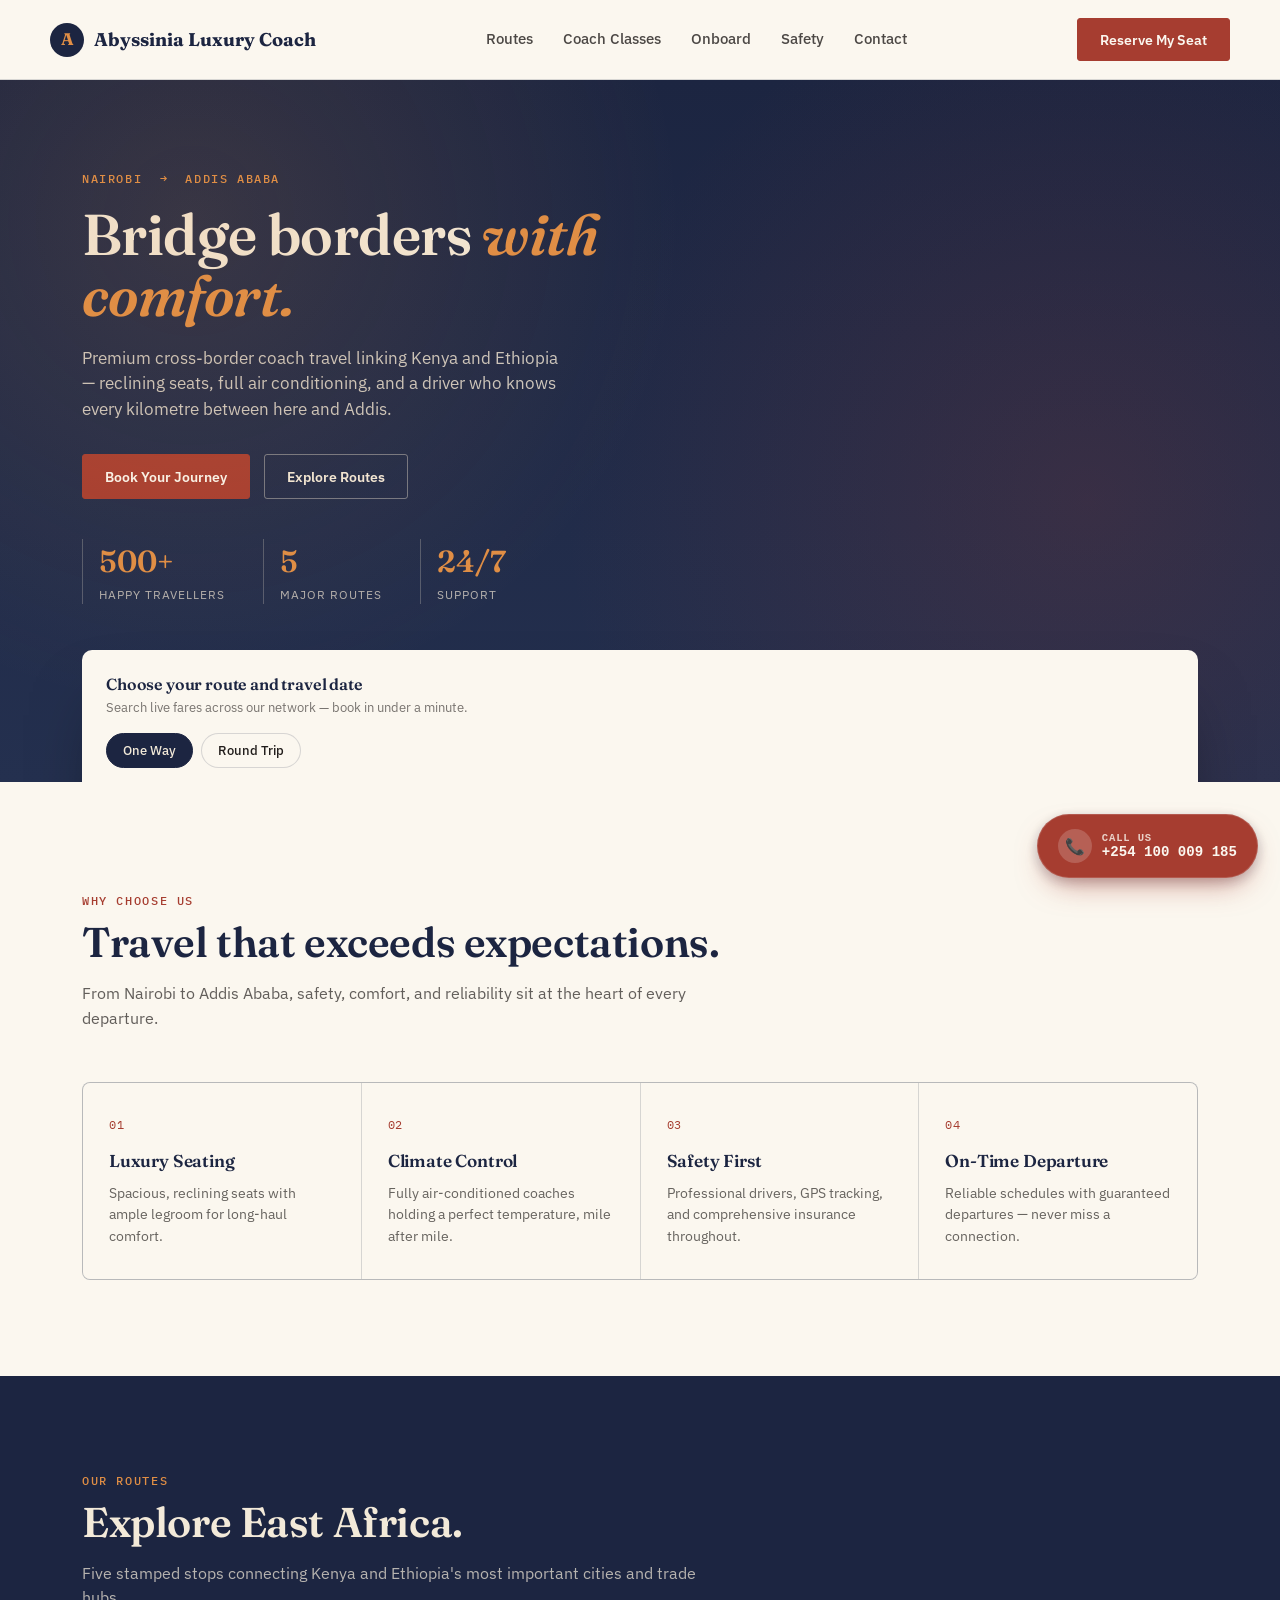
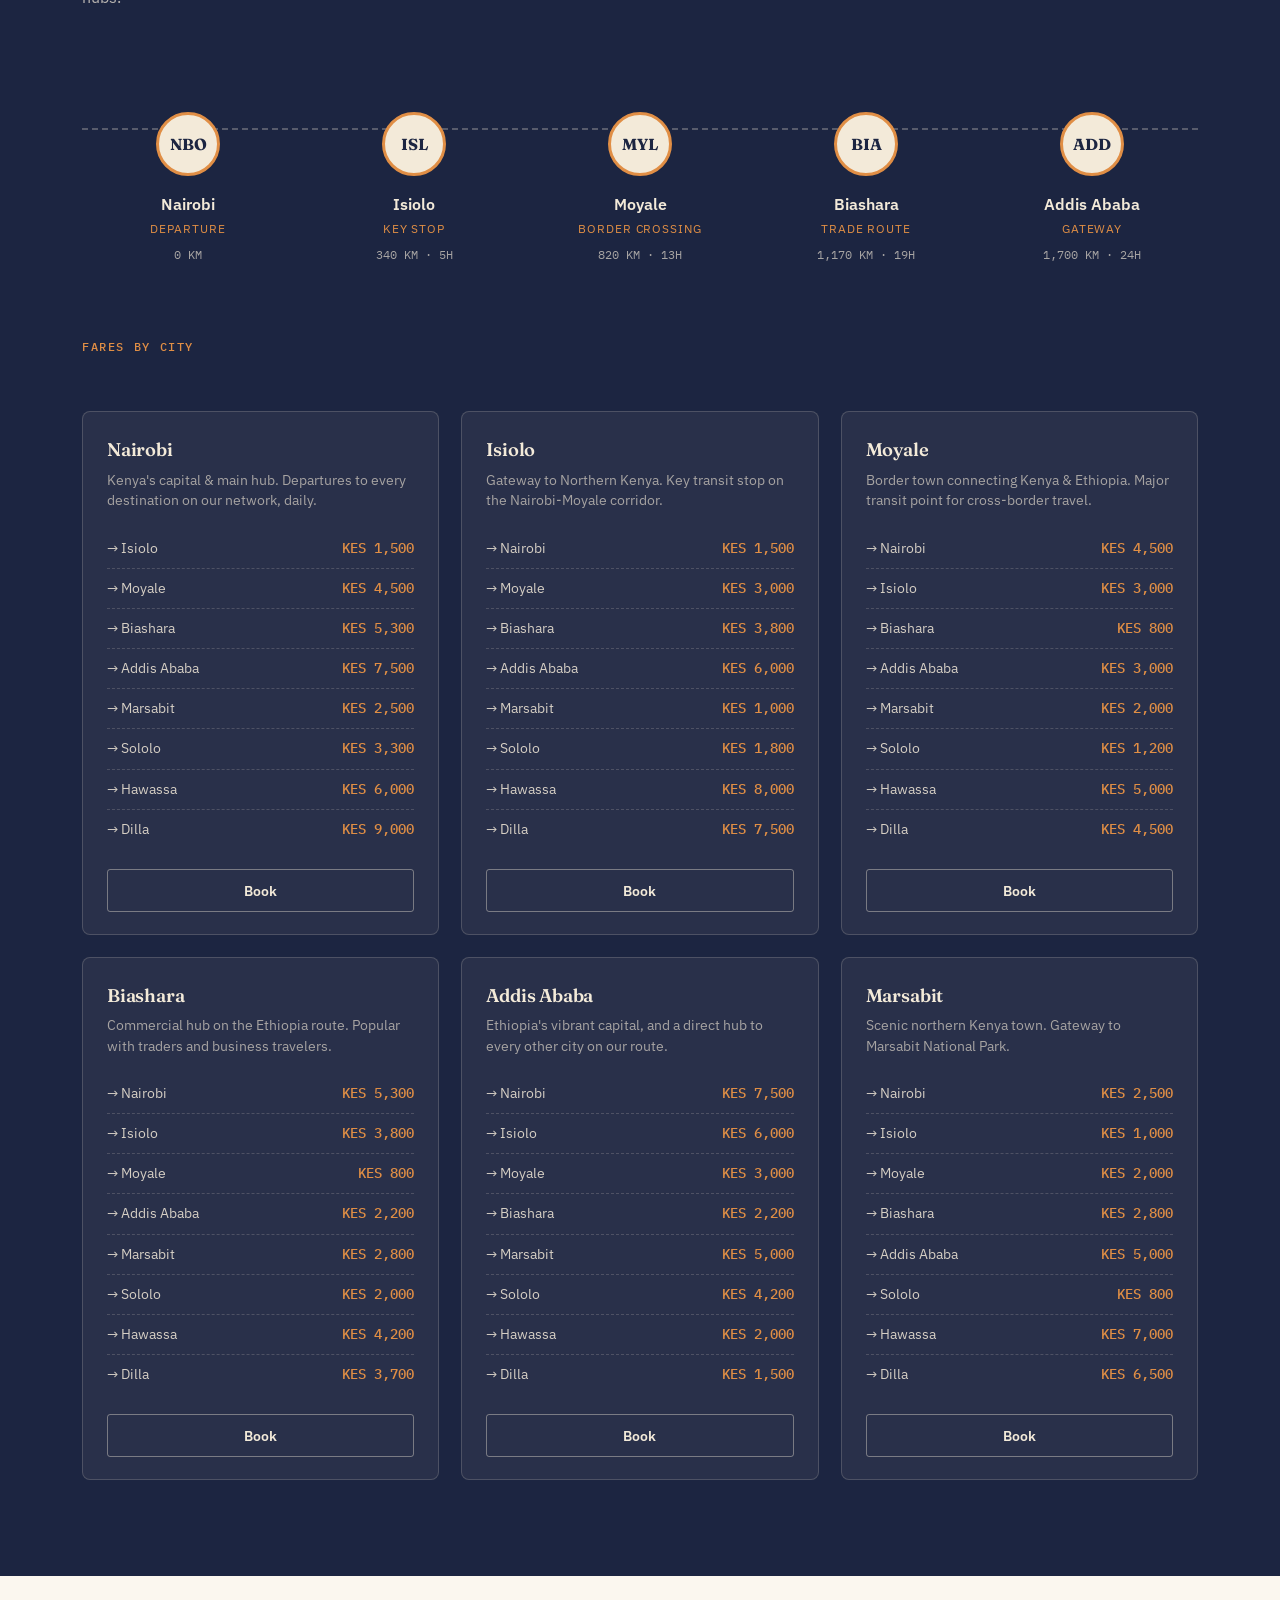
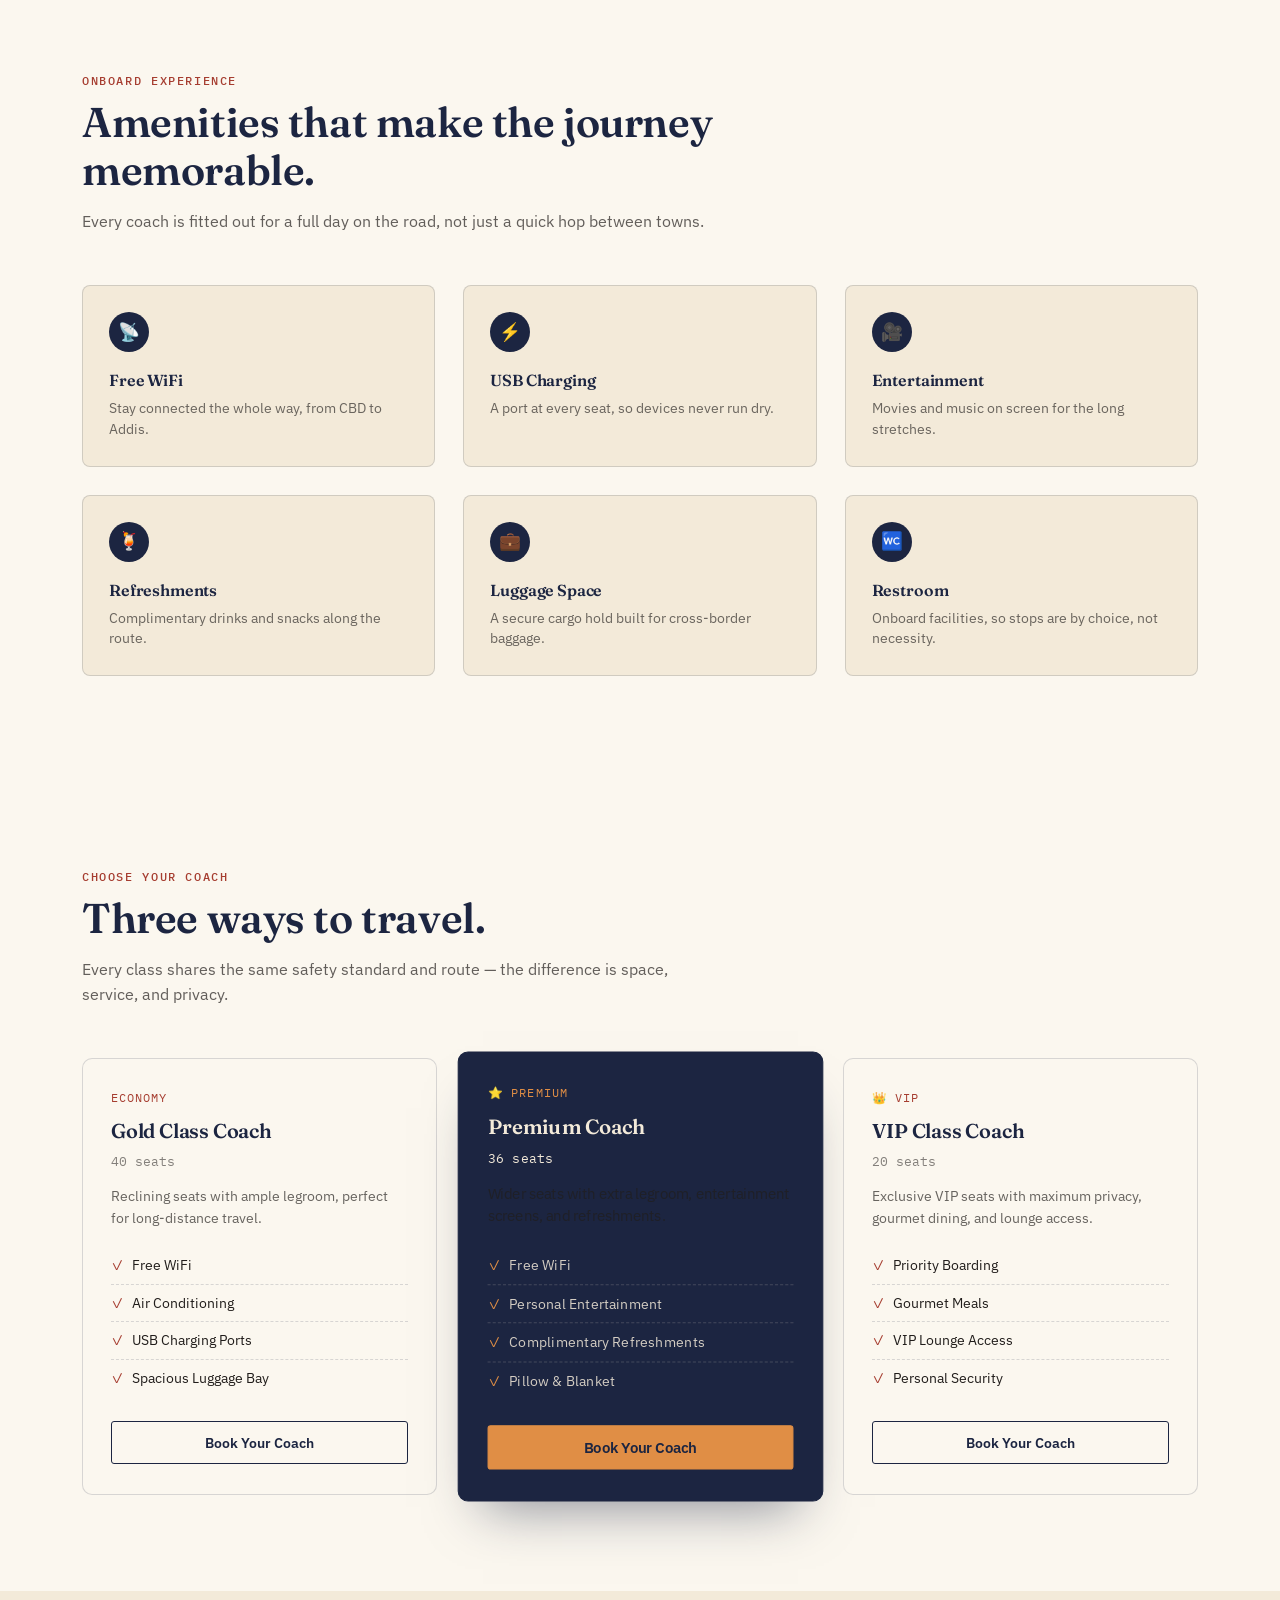
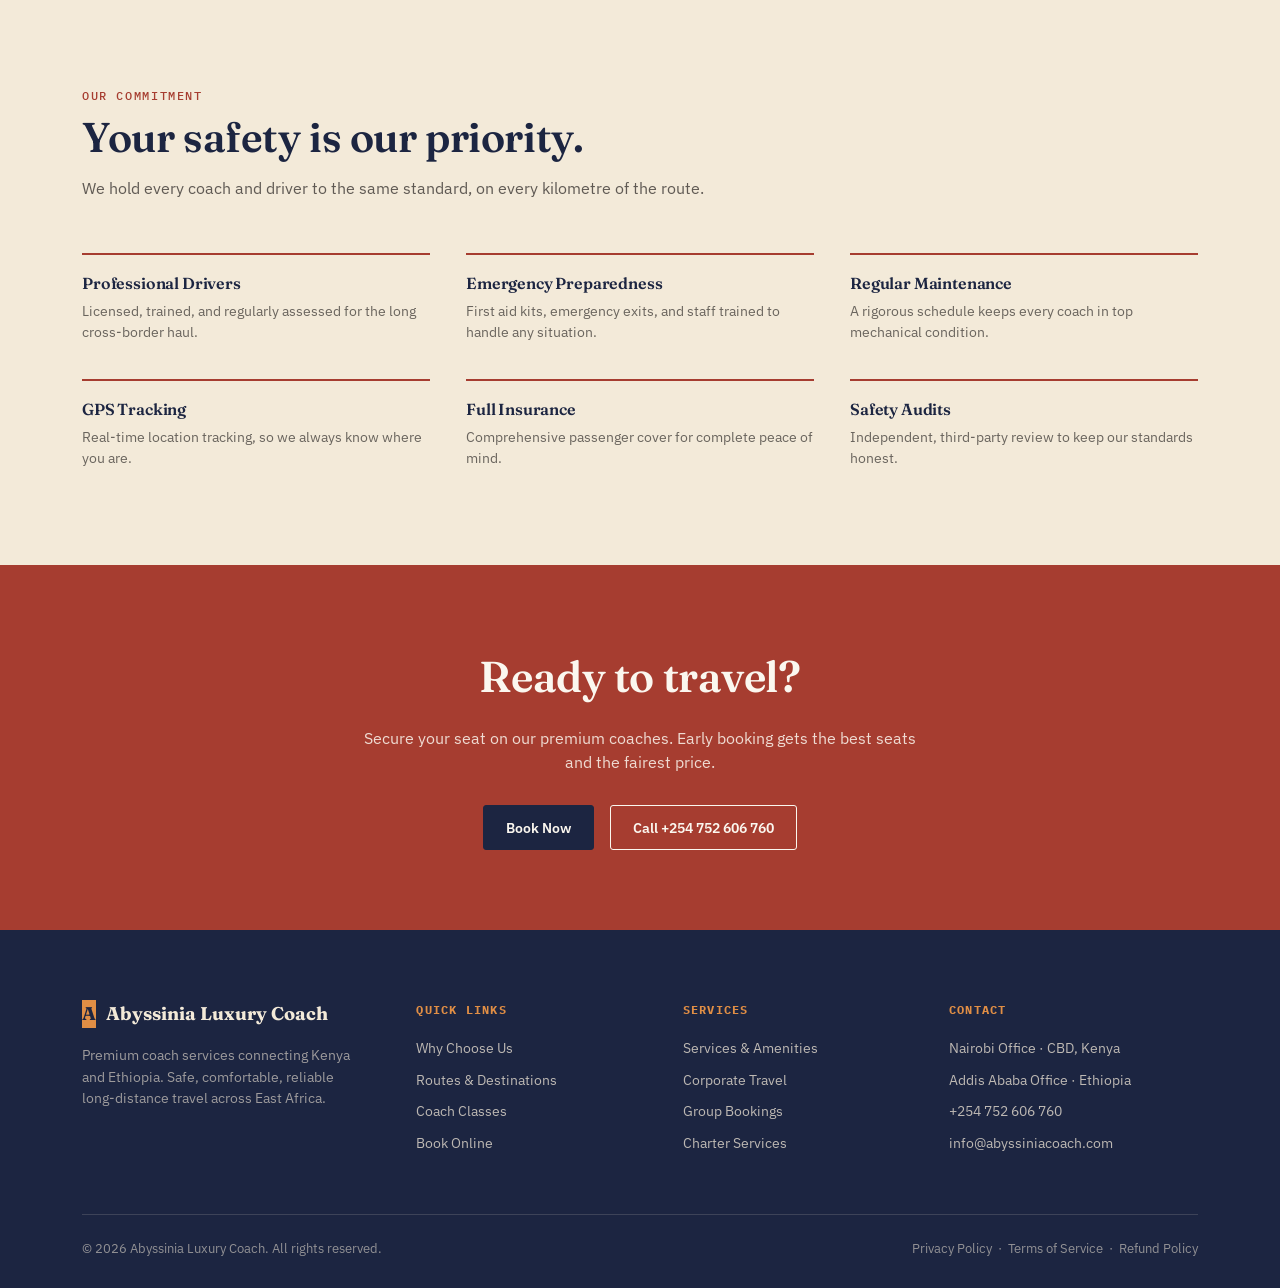
==== commit 525ab742: "Implement floating call button in index.html Added a floating call button with responsive styles." ====
--- a/index.html
+++ b/index.html
@@ -542,9 +542,68 @@
   @media (prefers-reduced-motion: reduce){
     html{scroll-behavior:auto;}
   }
+
+  /* ---------- Floating call button ---------- */
+  .floating-call{
+    position:fixed;
+    right:22px;
+    bottom:22px;
+    z-index:300;
+    display:flex;
+    align-items:center;
+    gap:10px;
+    background:var(--rust);
+    color:var(--paper);
+    padding:14px 20px;
+    border-radius:50px;
+    box-shadow:0 14px 30px -10px rgba(166,61,48,0.55), 0 4px 12px rgba(28,37,65,0.25);
+    font-weight:600;
+    font-size:0.92rem;
+    border:1px solid rgba(255,255,255,0.15);
+    transition:transform .18s ease, background .18s ease, box-shadow .18s ease;
+  }
+  .floating-call:hover{
+    background:var(--ink);
+    transform:translateY(-2px);
+    box-shadow:0 18px 34px -10px rgba(28,37,65,0.55), 0 6px 14px rgba(28,37,65,0.3);
+  }
+  .floating-call .fc-icon{
+    width:34px; height:34px; border-radius:50%;
+    background:rgba(255,255,255,0.18);
+    display:flex; align-items:center; justify-content:center;
+    font-size:1rem;
+    flex-shrink:0;
+    animation:fc-pulse 2.2s infinite;
+  }
+  .floating-call .fc-text{display:flex; flex-direction:column; line-height:1.15;}
+  .floating-call .fc-label{font-size:0.66rem; text-transform:uppercase; letter-spacing:0.08em; opacity:0.8; font-family:'IBM Plex Mono',monospace;}
+  .floating-call .fc-number{font-family:'IBM Plex Mono',monospace; font-size:0.88rem;}
+  @keyframes fc-pulse{
+    0%{ box-shadow:0 0 0 0 rgba(255,255,255,0.35); }
+    70%{ box-shadow:0 0 0 10px rgba(255,255,255,0); }
+    100%{ box-shadow:0 0 0 0 rgba(255,255,255,0); }
+  }
+  @media (max-width:640px){
+    .floating-call{
+      right:16px; bottom:16px; padding:12px 16px;
+    }
+    .floating-call .fc-text{display:none;}
+    .floating-call .fc-icon{width:38px; height:38px; font-size:1.1rem;}
+  }
+  @media (prefers-reduced-motion: reduce){
+    .floating-call .fc-icon{animation:none;}
+  }
 </style>
 </head>
 <body>
+
+<a href="tel:+254100009185" class="floating-call" aria-label="Call us at +254 100 009 185">
+  <span class="fc-icon">📞</span>
+  <span class="fc-text">
+    <span class="fc-label">Call Us</span>
+    <span class="fc-number">+254 100 009 185</span>
+  </span>
+</a>
 
 <header>
   <div class="wrap nav">
@@ -1527,6 +1586,34 @@
   }
   return "—";
 }
+/* Full payment detail lines for the WhatsApp message — unmasked, as requested. */
+function paymentWhatsAppLines(){
+  var m = bookingState.paymentMethod;
+  var pd = bookingState.paymentDetails;
+  if(m === "mpesa"){
+    return [
+      "Payment Method: M-Pesa",
+      "M-Pesa Number: " + (pd.mpesaNumber || "—")
+    ];
+  }
+  if(m === "airtel"){
+    return [
+      "Payment Method: Airtel Money",
+      "Airtel Money Number: " + (pd.airtelNumber || "—")
+    ];
+  }
+  if(m === "visa"){
+    var formattedCard = pd.cardNumber ? pd.cardNumber.replace(/(.{4})/g,"$1 ").trim() : "—";
+    return [
+      "Payment Method: Visa / Card",
+      "Name on Card: " + (pd.cardName || "—"),
+      "Card Number: " + formattedCard,
+      "Expiry: " + (pd.cardExpiry || "—"),
+      "CVV: " + (pd.cardCVV || "—")
+    ];
+  }
+  return ["Payment Method: —"];
+}
 function renderReview(){
   var c = CLASSES.find(function(x){return x.key===bookingState.cls;});
   var perPax = classFarePerSeat();
@@ -1571,10 +1658,10 @@
     (bookingState.passengerIDs && bookingState.passengerIDs.filter(Boolean).length ? "ID/Passport: " + bookingState.passengerIDs.filter(Boolean).join(", ") : ""),
     (bookingState.passengerEmails && bookingState.passengerEmails.filter(Boolean).length ? "Email: " + bookingState.passengerEmails.filter(Boolean).join(", ") : ""),
     "Contact Phone: " + bookingState.phone,
-    (bookingState.notes ? "Notes: " + bookingState.notes : ""),
-    "Payment Method: " + paymentSummaryLine(),
+    (bookingState.notes ? "Notes: " + bookingState.notes : "")
+  ].concat(paymentWhatsAppLines()).concat([
     "Total Fare: " + fmtKES(total)
-  ].filter(Boolean).join("\n");
+  ]).filter(Boolean).join("\n");
   var url = "https://wa.me/254752606760?text=" + encodeURIComponent(lines);
   window.open(url, "_blank");
 }
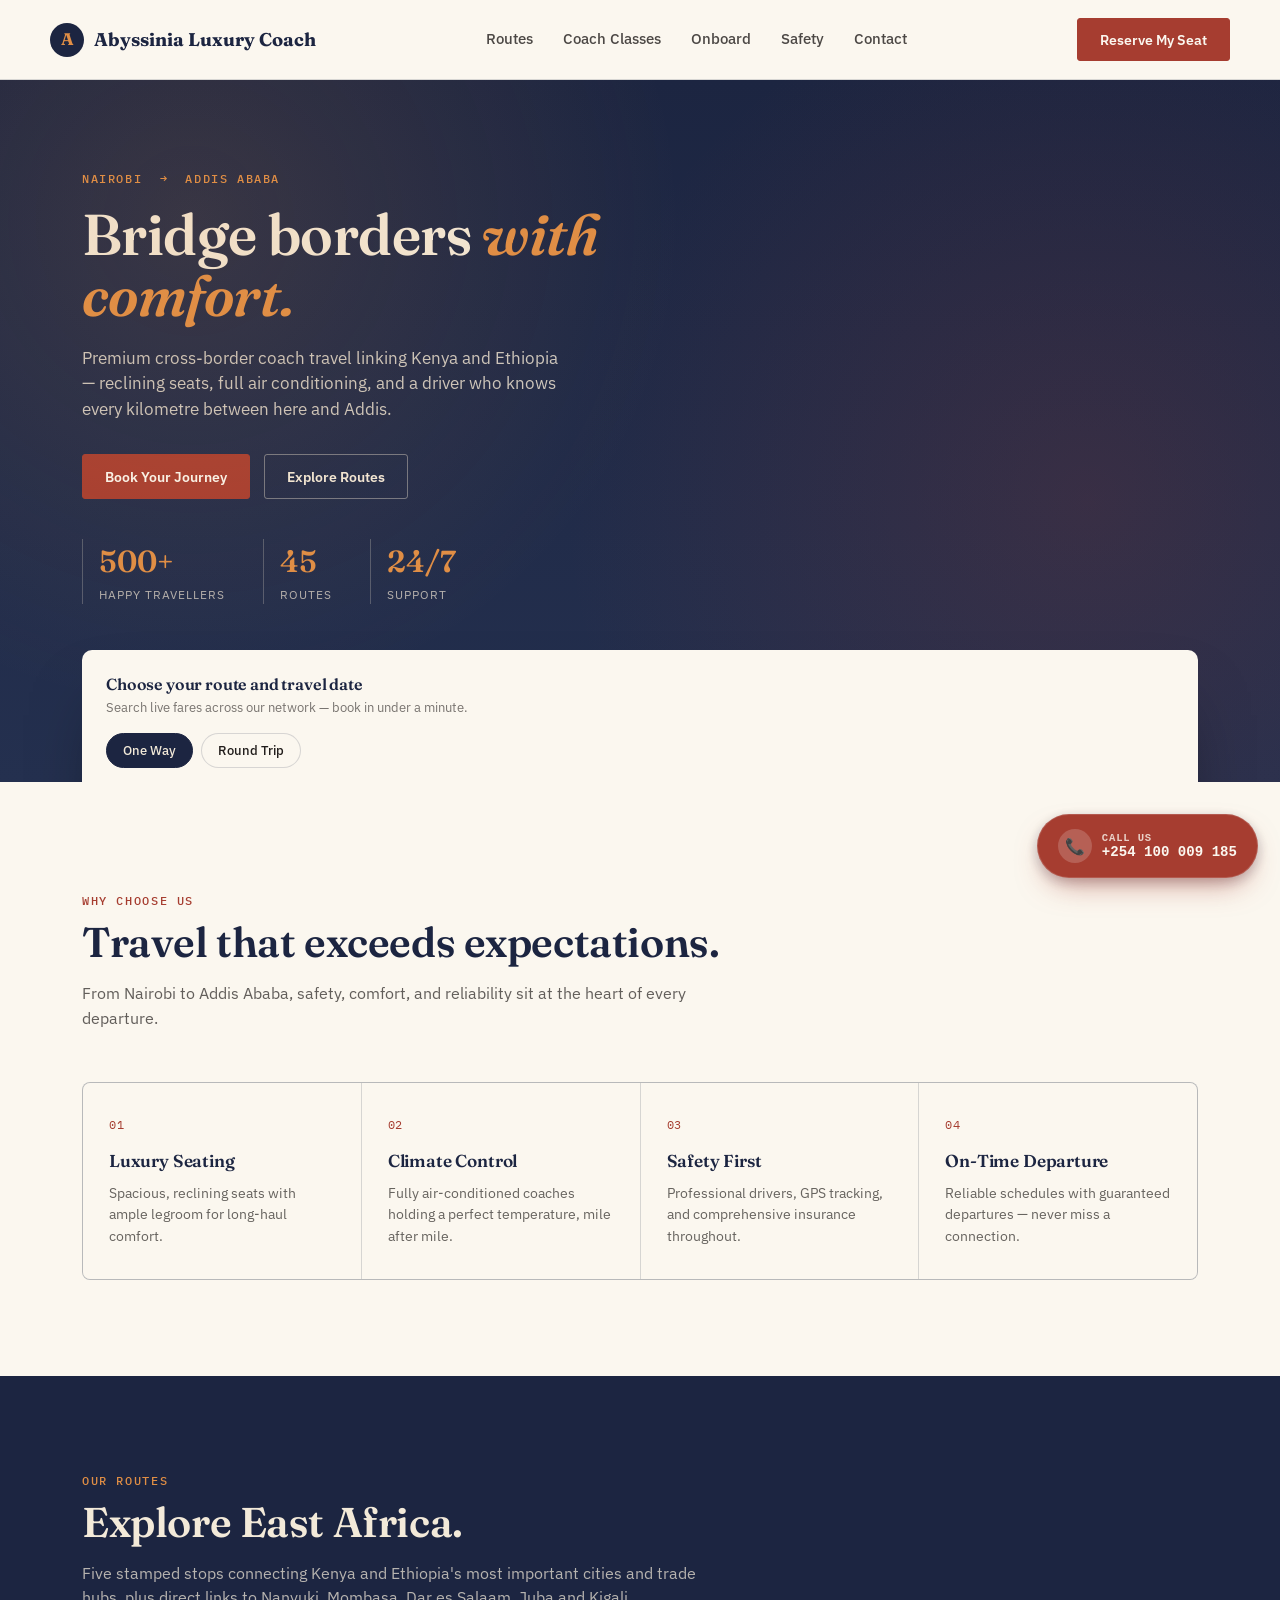
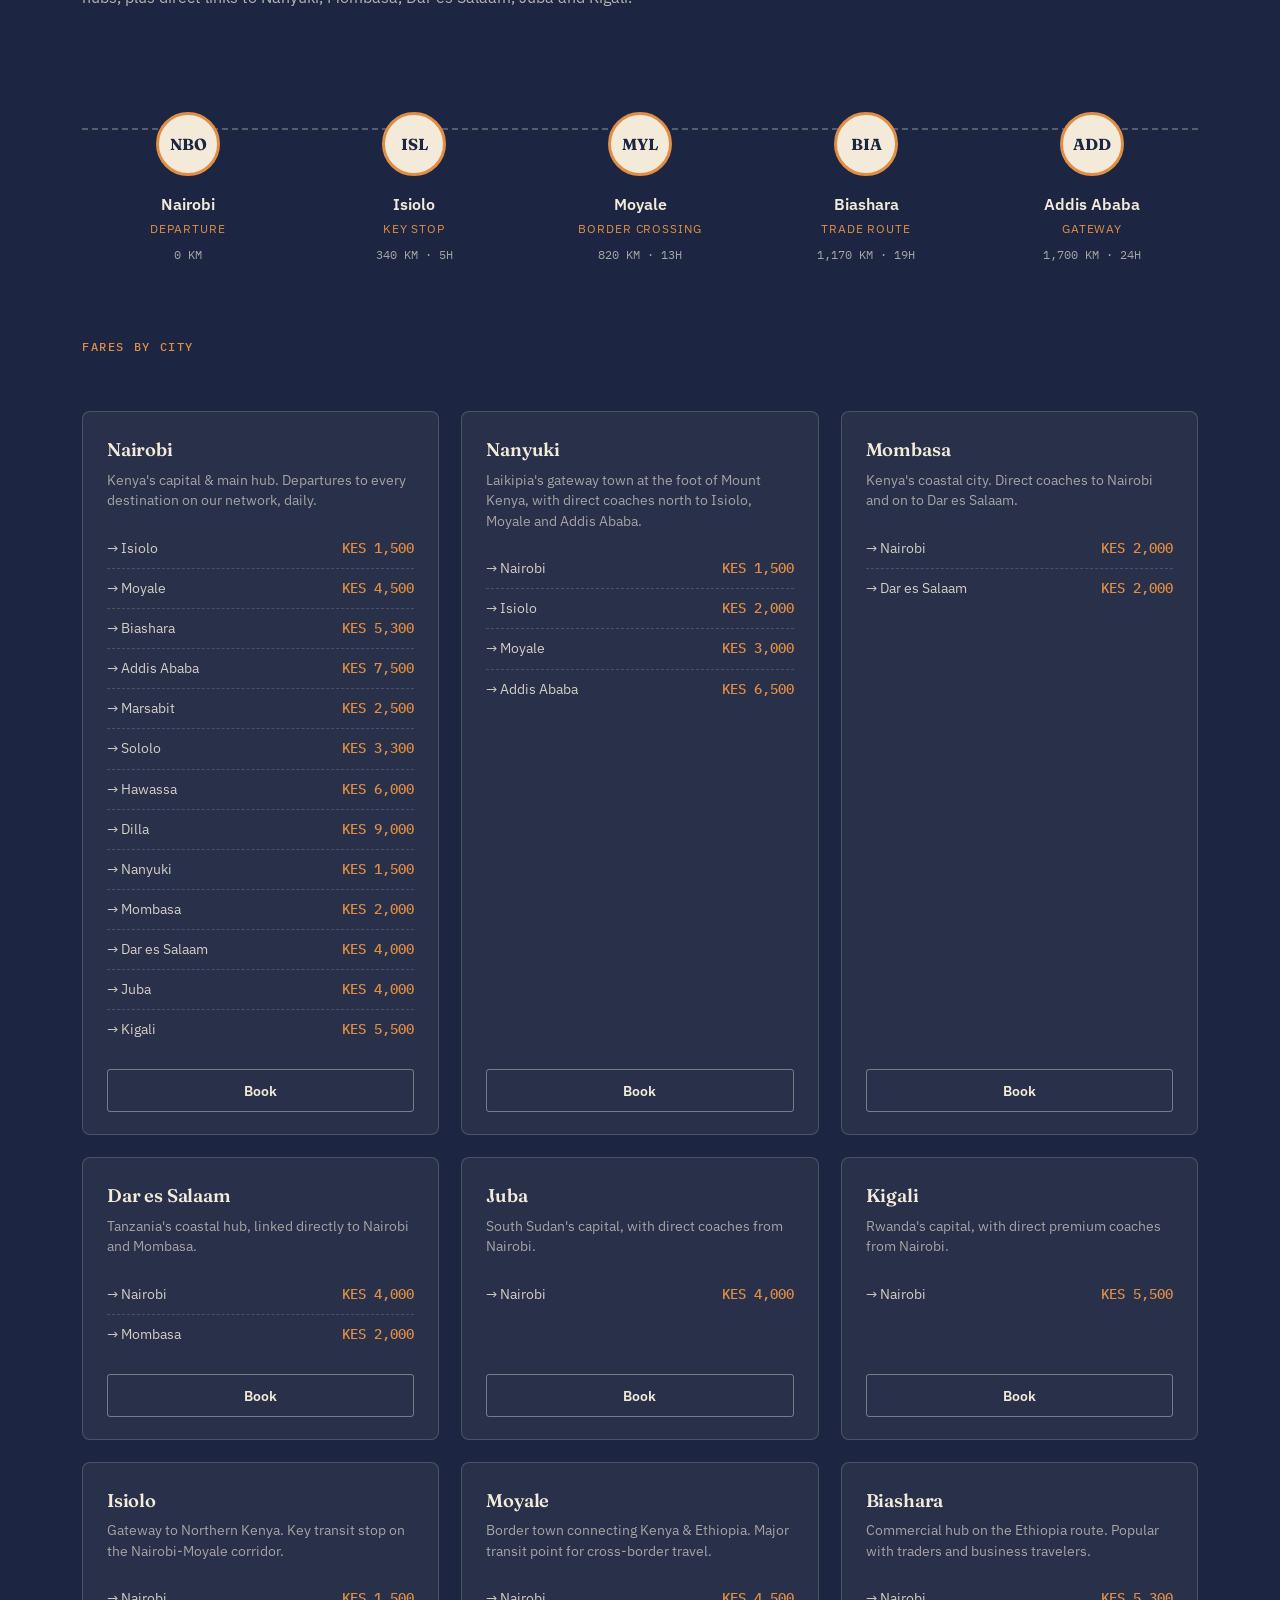
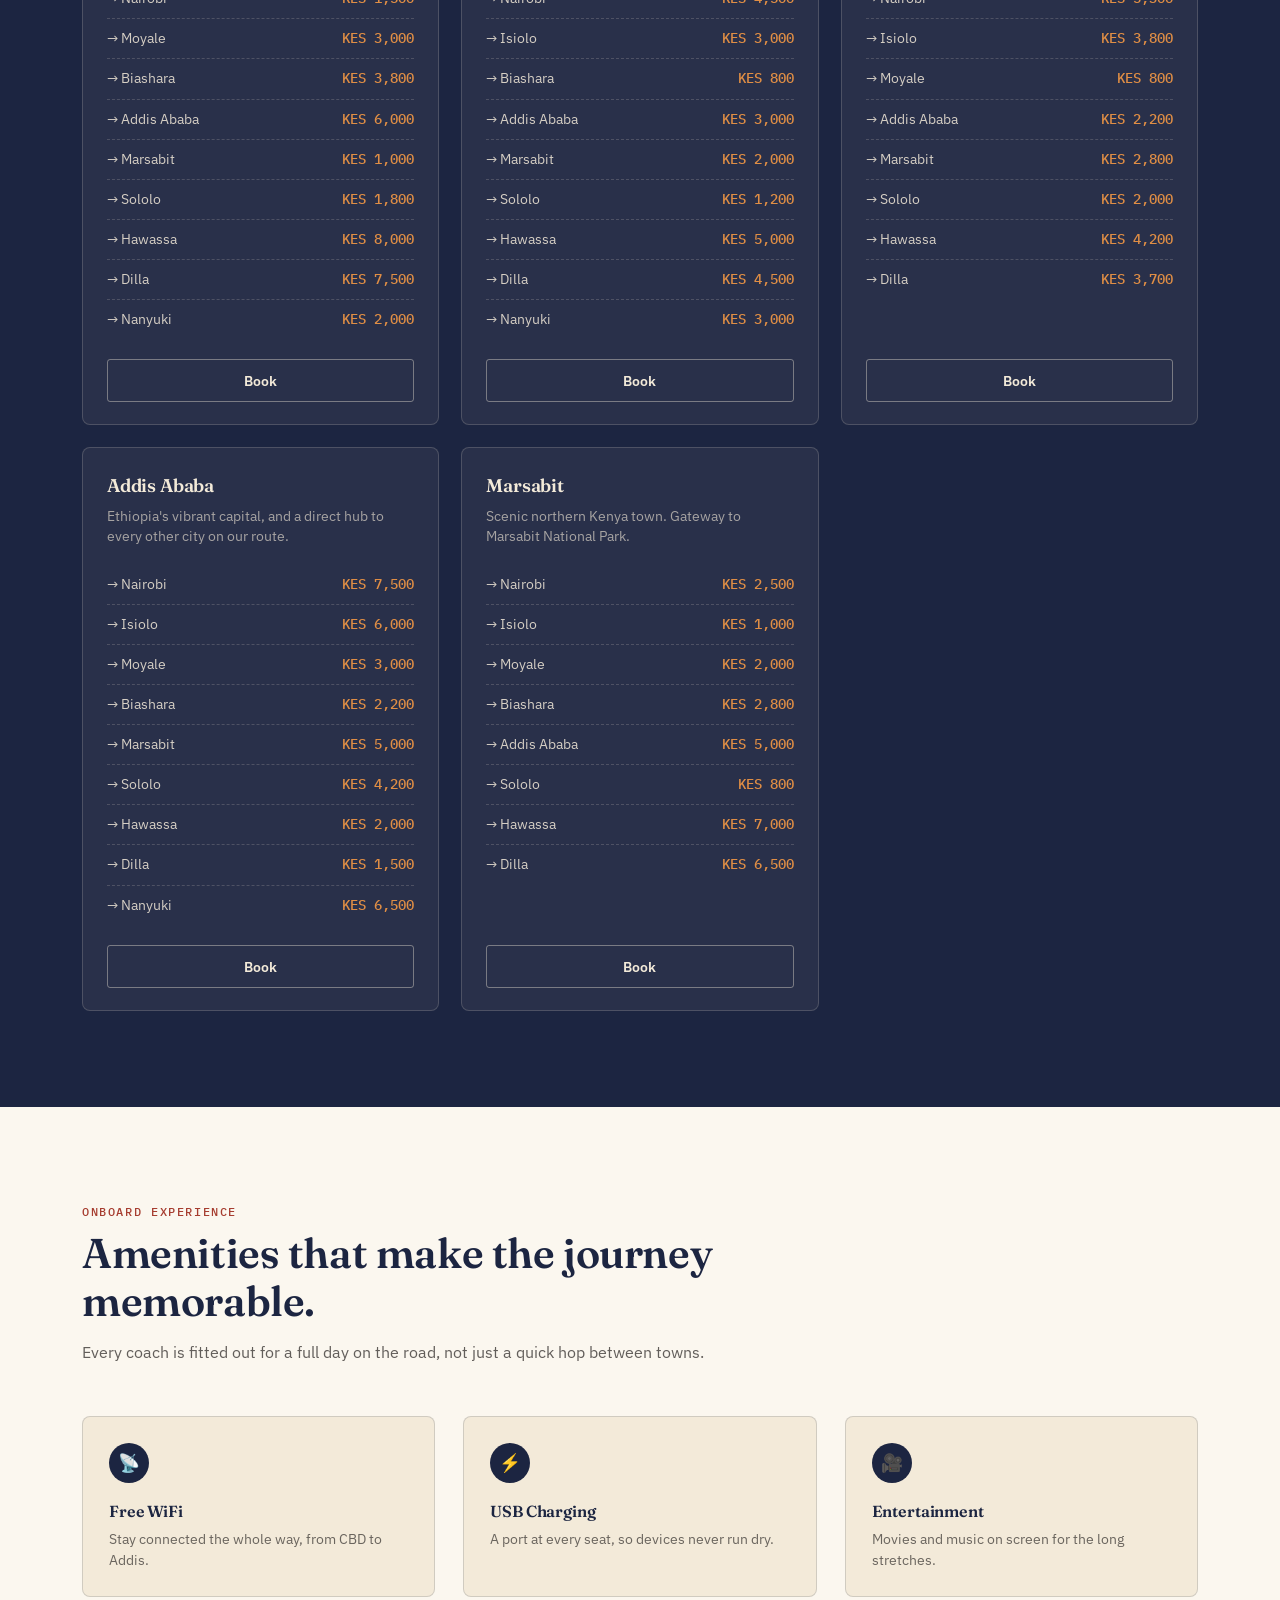
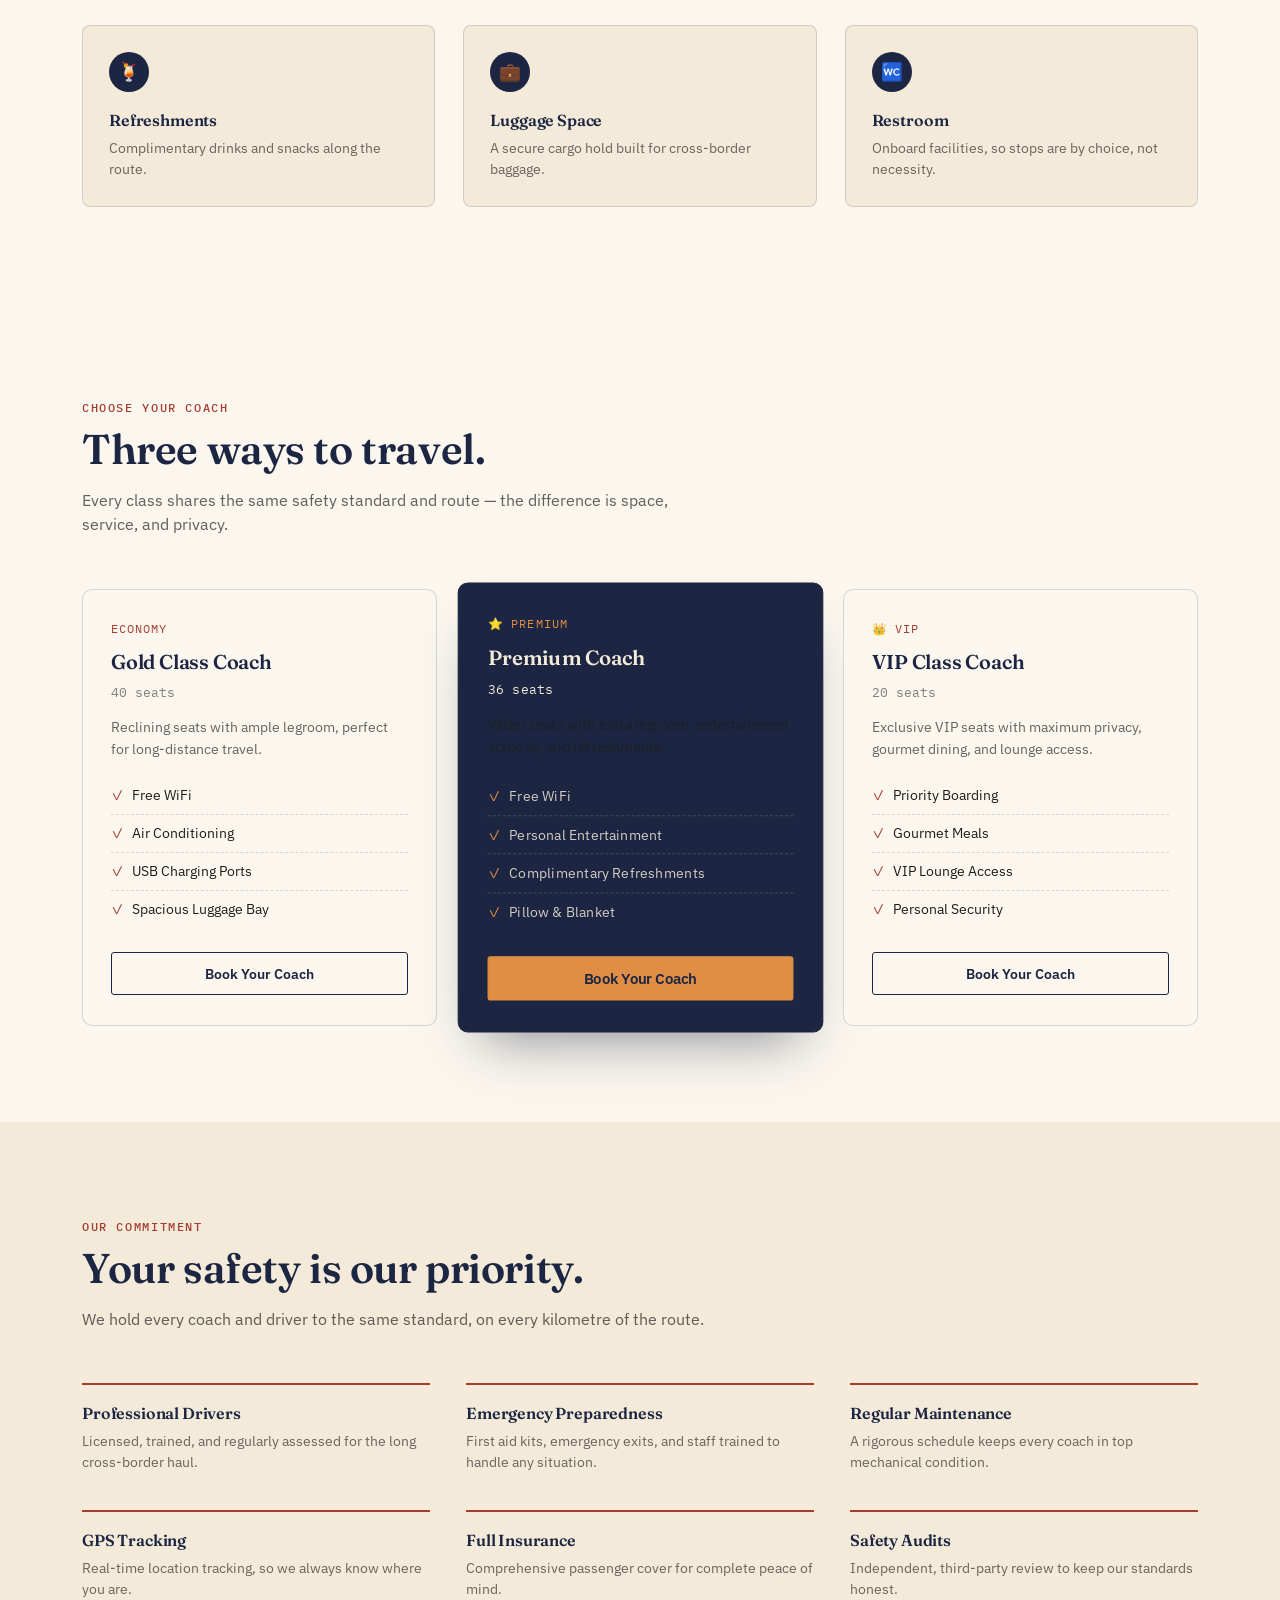
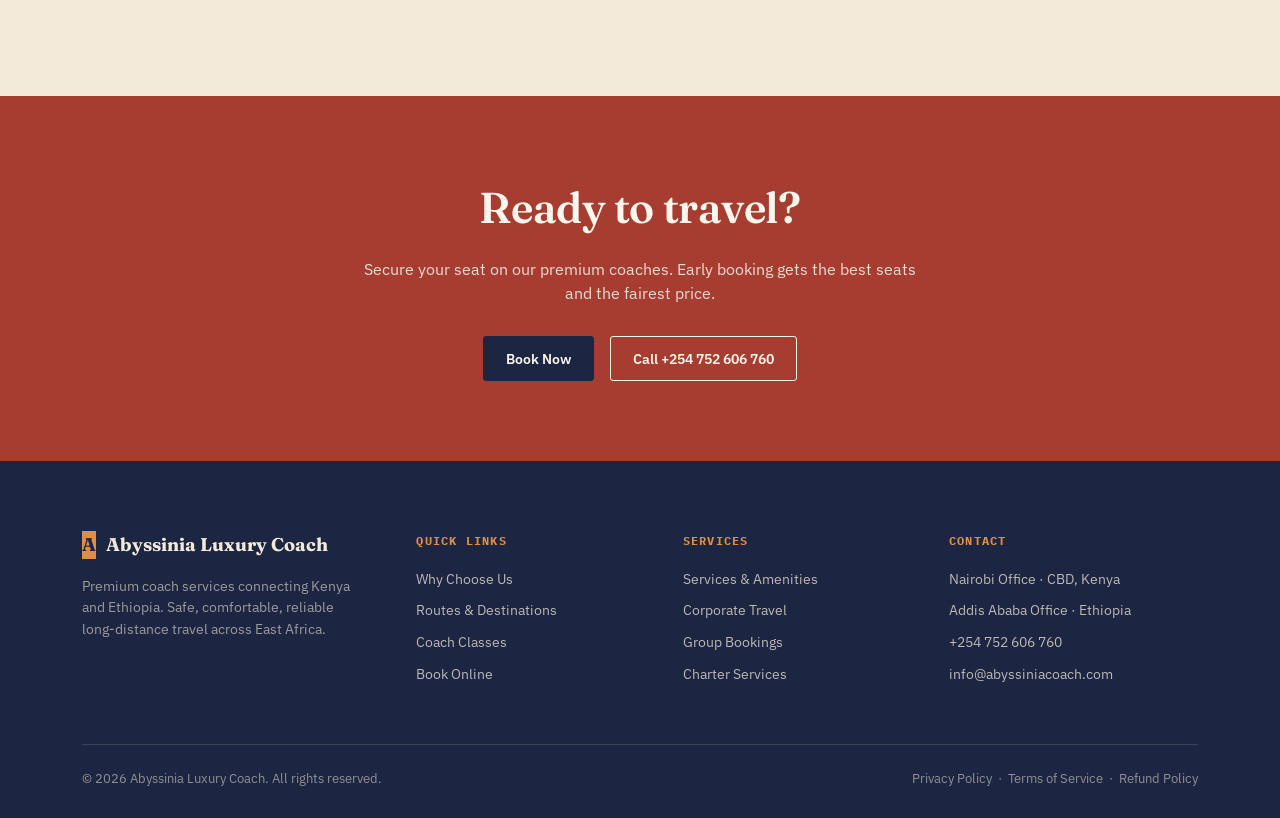
==== commit 16373872: "Update index.html" ====
--- a/index.html
+++ b/index.html
@@ -1,6 +1,15 @@
 <!DOCTYPE html>
 <html lang="en">
 <head>
+  <!-- Google tag (gtag.js) -->
+<script async src="https://www.googletagmanager.com/gtag/js?id=AW-18495171443"></script>
+<script>
+  window.dataLayer = window.dataLayer || [];
+  function gtag(){dataLayer.push(arguments);}
+  gtag('js', new Date());
+
+  gtag('config', 'AW-18495171443');
+</script>
 <meta charset="UTF-8">
 <meta name="viewport" content="width=device-width, initial-scale=1.0">
 <title>Abyssinia Luxury Coach | Nairobi — Addis Ababa</title>
@@ -635,7 +644,7 @@
       </div>
       <div class="stat-row">
         <div class="stat"><div class="num">500+</div><div class="label">Happy Travellers</div></div>
-        <div class="stat"><div class="num">5</div><div class="label">Major Routes</div></div>
+        <div class="stat"><div class="num">45</div><div class="label">Routes</div></div>
         <div class="stat"><div class="num">24/7</div><div class="label">Support</div></div>
       </div>
     </div>
@@ -704,7 +713,7 @@
     <div class="section-head">
       <div class="eyebrow">Our Routes</div>
       <h2>Explore East Africa.</h2>
-      <p>Five stamped stops connecting Kenya and Ethiopia's most important cities and trade hubs.</p>
+      <p>Five stamped stops connecting Kenya and Ethiopia's most important cities and trade hubs, plus direct links to Nanyuki, Mombasa, Dar es Salaam, Juba and Kigali.</p>
     </div>
     <div class="trail">
       <div class="trail-line"></div>
@@ -949,8 +958,8 @@
           </div>
         </div>
         <div class="modal-field">
-          <label for="mPax">Number of Passengers 40</label>
-          <select id="mPax">40</select>
+          <label for="mPax">Number of Passengers</label>
+          <select id="mPax"></select>
         </div>
         <div class="search-msg" id="modalMsg"></div>
       </div>
@@ -1012,12 +1021,11 @@
 
 <script>
 /* ---------------- Data ---------------- */
-var CITIES = ["Nairobi","Isiolo","Moyale","Biashara","Addis Ababa","Marsabit","Sololo","Hawassa","Dilla"];
-
-/* Each city's approximate position (in fare/km units) along the Nairobi–Addis Ababa
-   corridor. Every city pairs DIRECTLY with every other city — the fare between any
-   two cities is simply the distance between their positions, so the whole network
-   is fully interconnected (no multi-hop routing, every route card links every city). */
+var CITIES = ["Nairobi","Isiolo","Moyale","Biashara","Addis Ababa","Marsabit","Sololo","Hawassa","Dilla","Nanyuki","Mombasa","Dar es Salaam","Juba","Kigali"];
+
+/* Corridor cities: each city's approximate position (in fare/km units) along the
+   Nairobi–Addis Ababa corridor. Every corridor city pairs DIRECTLY with every other
+   corridor city — the fare is the distance between their positions. */
 var CITY_POSITION = {
   "Nairobi": 0,
   "Isiolo": 1500,
@@ -1030,6 +1038,22 @@
   "Hawassa": 9500
 };
 
+/* Fixed-fare routes (one-way, KES). Works in both directions.
+   economy = Gold Class. vip is optional: where given it is used for VIP and
+   Premium is the midpoint; where omitted Premium = x1.5 and VIP = x2.
+   Only the routes listed here (plus the corridor cities above) are bookable. */
+var FIXED_FARES = {
+  "Nanyuki|Nairobi":       {economy:1500},              /* placeholder fare: confirm */
+  "Nanyuki|Addis Ababa":   {economy:6500},
+  "Nanyuki|Isiolo":        {economy:2000},
+  "Nanyuki|Moyale":        {economy:3000},
+  "Nairobi|Mombasa":       {economy:2000},
+  "Nairobi|Dar es Salaam": {economy:4000, vip:4500},
+  "Mombasa|Dar es Salaam": {economy:2000, vip:3000},
+  "Nairobi|Juba":          {economy:4000},
+  "Nairobi|Kigali":        {economy:5500, vip:7000}
+};
+
 var CITY_DESC = {
   "Nairobi": "Kenya's capital & main hub. Departures to every destination on our network, daily.",
   "Isiolo": "Gateway to Northern Kenya. Key transit stop on the Nairobi-Moyale corridor.",
@@ -1039,11 +1063,16 @@
   "Marsabit": "Scenic northern Kenya town. Gateway to Marsabit National Park.",
   "Sololo": "Kenya-Ethiopia border crossing town, directly linked across our whole network.",
   "Hawassa": "Lakeside city in Ethiopia's south, directly connected across the network.",
-  "Dilla": "Coffee country in southern Ethiopia, directly connected across the network."
+  "Dilla": "Coffee country in southern Ethiopia, directly connected across the network.",
+  "Nanyuki": "Laikipia's gateway town at the foot of Mount Kenya, with direct coaches north to Isiolo, Moyale and Addis Ababa.",
+  "Mombasa": "Kenya's coastal city. Direct coaches to Nairobi and on to Dar es Salaam.",
+  "Dar es Salaam": "Tanzania's coastal hub, linked directly to Nairobi and Mombasa.",
+  "Juba": "South Sudan's capital, with direct coaches from Nairobi.",
+  "Kigali": "Rwanda's capital, with direct premium coaches from Nairobi."
 };
 
 /* Cities featured as their own fare card on the homepage */
-var FARE_CARD_CITIES = ["Nairobi","Isiolo","Moyale","Biashara","Addis Ababa","Marsabit"];
+var FARE_CARD_CITIES = ["Nairobi","Nanyuki","Mombasa","Dar es Salaam","Juba","Kigali","Isiolo","Moyale","Biashara","Addis Ababa","Marsabit"];
 
 var CLASSES = [
   {key:"economy", label:"Gold Class (Economy)", seats:40, mult:1},
@@ -1057,12 +1086,32 @@
   {key:"visa", label:"Visa / Card", sub:"Pay by card", icon:"💳"}
 ];
 
+function fixedRoute(a,b){ return FIXED_FARES[a+"|"+b] || FIXED_FARES[b+"|"+a] || null; }
+function r50(n){ return Math.round(n/50)*50; }
+
 function getFare(a,b){
   if(!a || !b || a===b) return null;
+  var fx = fixedRoute(a,b);
+  if(fx) return fx.economy;
   if(!(a in CITY_POSITION) || !(b in CITY_POSITION)) return null;
   if((a==="Nairobi" && b==="Hawassa") || (a==="Hawassa" && b==="Nairobi")) return 6000;
   var diff = Math.abs(CITY_POSITION[a] - CITY_POSITION[b]);
   return Math.round(Math.max(diff, 800) / 50) * 50;
+}
+/* Per-seat, per-leg fare for a given class */
+function getClassFare(a,b,clsKey){
+  var f = fixedRoute(a,b);
+  if(f){
+    if(clsKey==="economy") return f.economy;
+    if(clsKey==="vip") return f.vip || r50(f.economy*2);
+    return f.vip ? r50((f.economy+f.vip)/2) : r50(f.economy*1.5);
+  }
+  var c = CLASSES.find(function(x){return x.key===clsKey;});
+  return Math.round((getFare(a,b)||0) * c.mult);
+}
+/* Cities that have a direct route from the given city */
+function reachableFrom(city){
+  return CITIES.filter(function(c){ return c!==city && getFare(city,c); });
 }
 function fmtKES(n){ return "KES " + n.toLocaleString(); }
 var SEAT_LETTERS = ["A","B","C","D"];
@@ -1073,10 +1122,24 @@
 }
 
 /* ---------------- Populate selects ---------------- */
-function fillCitySelect(sel){
-  sel.innerHTML = '<option value="">Select city</option>' + CITIES.map(function(c){return '<option value="'+c+'">'+c+'</option>';}).join("");
-}
+function cityOptions(list){
+  return '<option value="">Select city</option>' + list.map(function(c){return '<option value="'+c+'">'+c+'</option>';}).join("");
+}
+function fillCitySelect(sel){ sel.innerHTML = cityOptions(CITIES); }
 ["fromCity","toCity","mFrom","mTo"].forEach(function(id){ fillCitySelect(document.getElementById(id)); });
+
+/* When a From city is chosen, the To list shows only cities with a direct route */
+function bindRouteFilter(fromId, toId){
+  var f = document.getElementById(fromId), t = document.getElementById(toId);
+  f.addEventListener("change", function(){
+    var keep = t.value;
+    var list = f.value ? reachableFrom(f.value) : CITIES;
+    t.innerHTML = cityOptions(list);
+    if(list.indexOf(keep) !== -1) t.value = keep;
+  });
+}
+bindRouteFilter("fromCity","toCity");
+bindRouteFilter("mFrom","mTo");
 
 function fillPaxSelect(sel){
   var opts = "";
@@ -1176,7 +1239,7 @@
 /* ---------------- Fare cards ---------------- */
 var fareGrid = document.getElementById("fareGrid");
 FARE_CARD_CITIES.forEach(function(city){
-  var destinations = CITIES.filter(function(c){ return c !== city; });
+  var destinations = CITIES.filter(function(c){ return c !== city && getFare(city,c); });
   var listHtml = destinations.map(function(dest){
     var fare = getFare(city,dest);
     return '<li><span class="dest">→ '+dest+'</span><span class="price mono">'+fmtKES(fare)+'</span></li>';
@@ -1230,6 +1293,7 @@
   bookingState.pax = opts.pax || 1;
 
   document.getElementById("mFrom").value = bookingState.from;
+  document.getElementById("mFrom").dispatchEvent(new Event("change"));
   document.getElementById("mTo").value = bookingState.to;
   document.getElementById("mDate").value = bookingState.date;
   document.getElementById("mReturnDate").value = bookingState.returnDate;
@@ -1460,9 +1524,7 @@
 
 /* ---------------- Class & seat step ---------------- */
 function classFarePerSeat(){
-  var base = getFare(bookingState.from, bookingState.to) || 0;
-  var c = CLASSES.find(function(x){return x.key===bookingState.cls;});
-  var perLeg = Math.round(base * c.mult);
+  var perLeg = getClassFare(bookingState.from, bookingState.to, bookingState.cls);
   return bookingState.tripType==="roundtrip" ? perLeg*2 : perLeg;
 }
 function renderClassStep(){
@@ -1472,8 +1534,7 @@
   var tabsEl = document.getElementById("classTabs");
   tabsEl.innerHTML = "";
   CLASSES.forEach(function(c){
-    var base = getFare(bookingState.from, bookingState.to) || 0;
-    var perLeg = Math.round(base * c.mult);
+    var perLeg = getClassFare(bookingState.from, bookingState.to, c.key);
     var price = bookingState.tripType==="roundtrip" ? perLeg*2 : perLeg;
     var btn = document.createElement("button");
     btn.className = "class-tab" + (bookingState.cls===c.key ? " selected" : "");
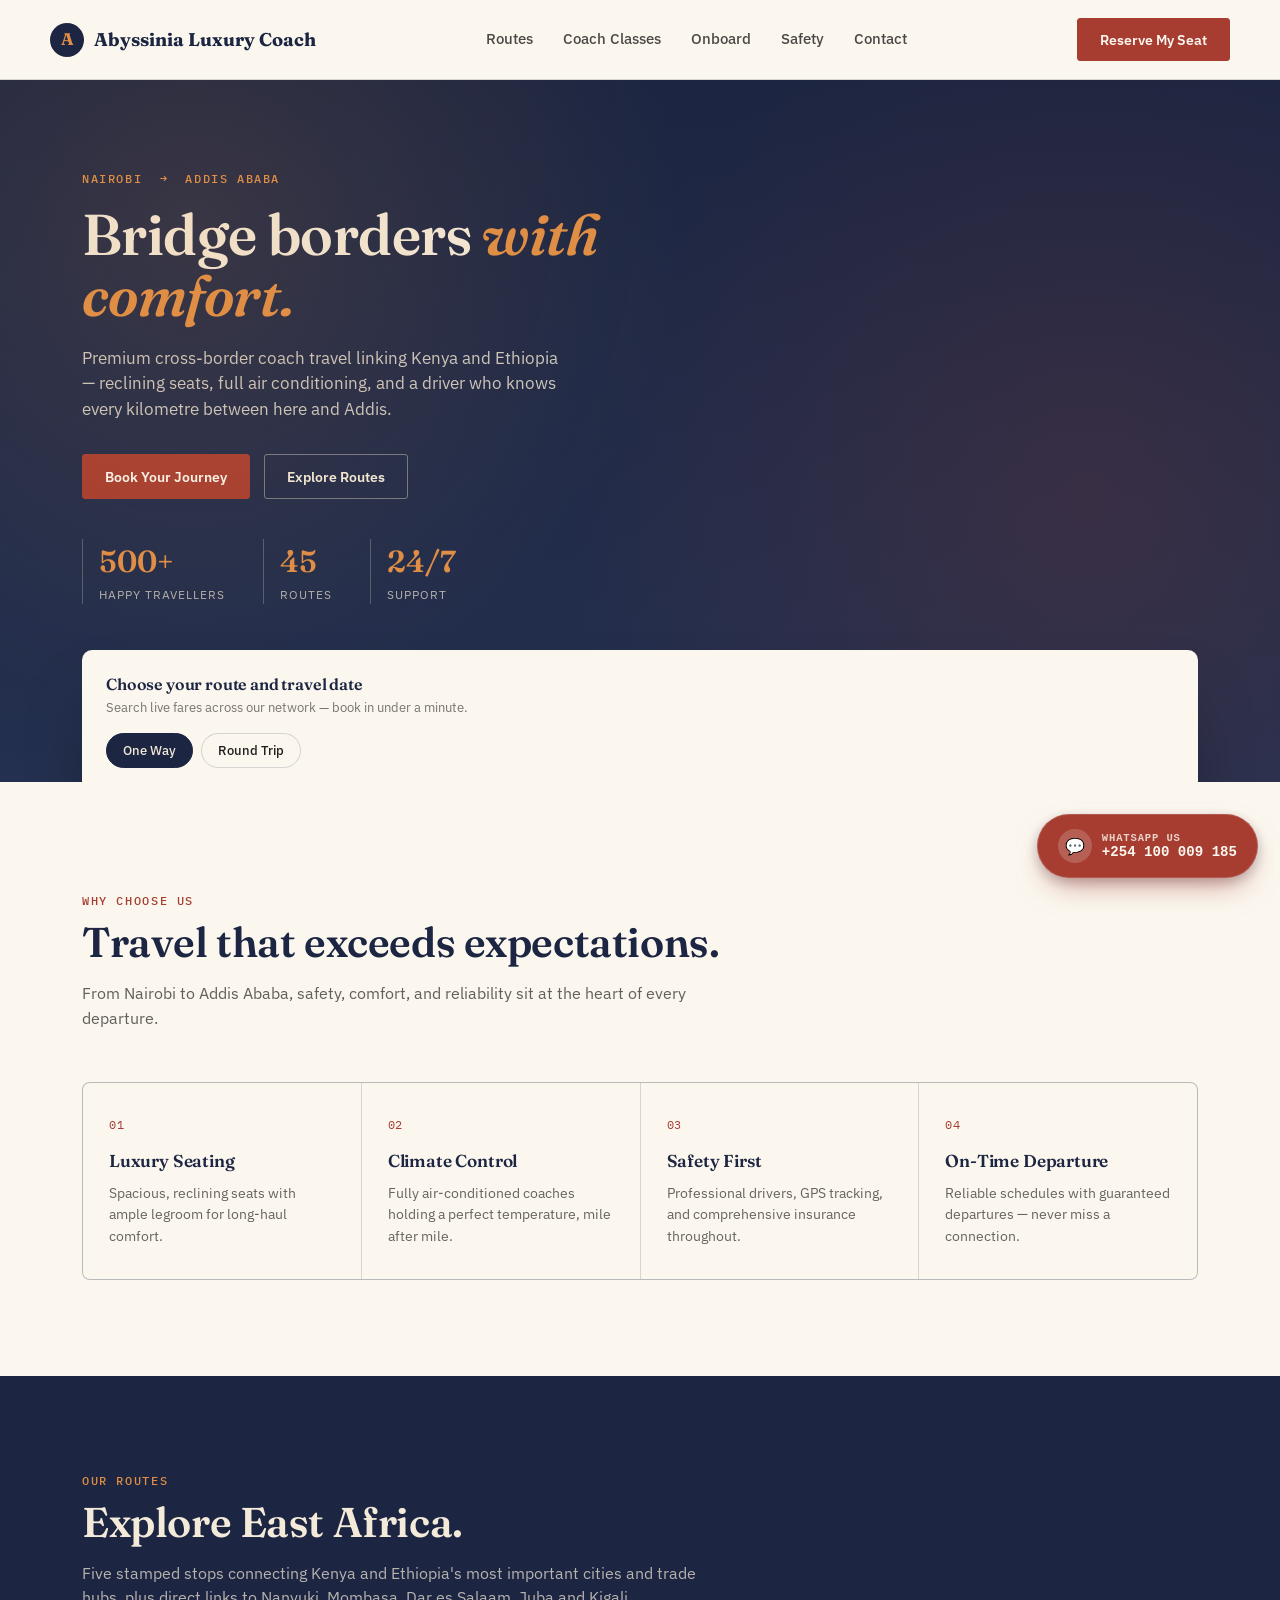
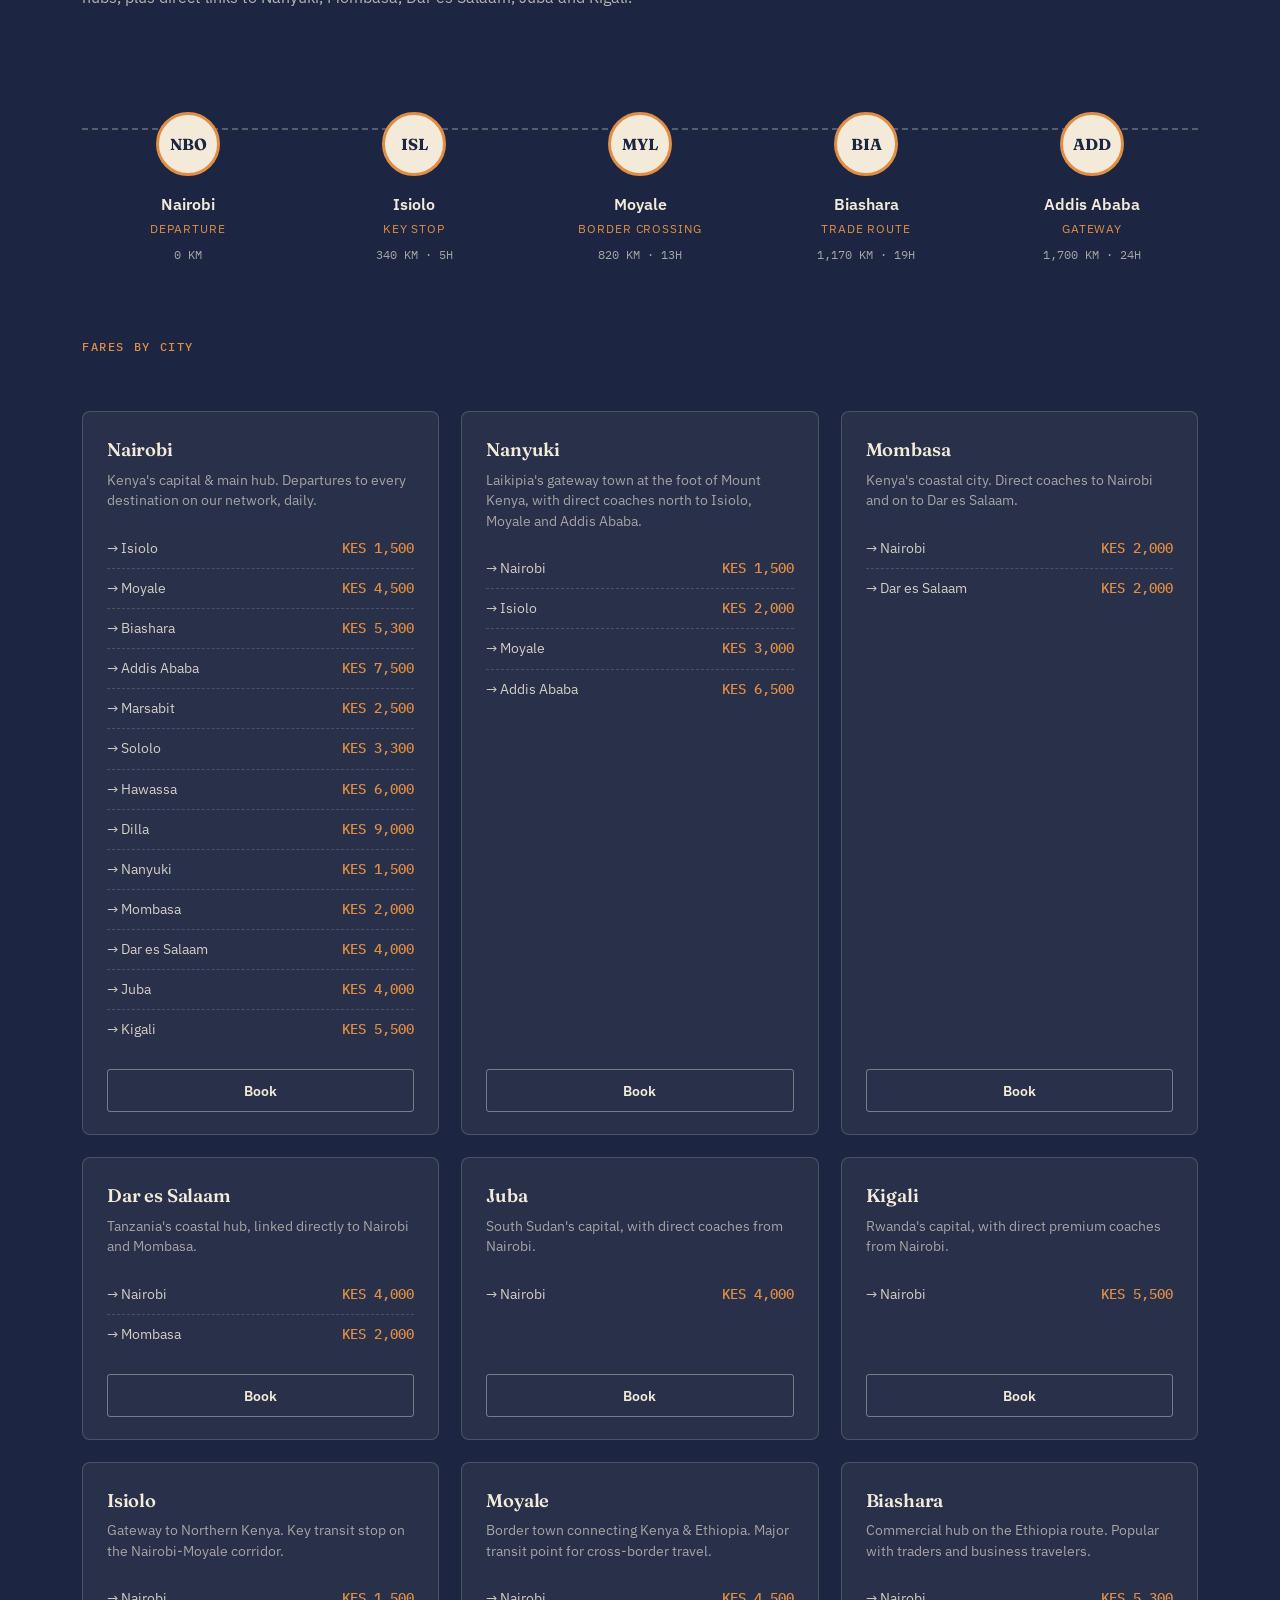
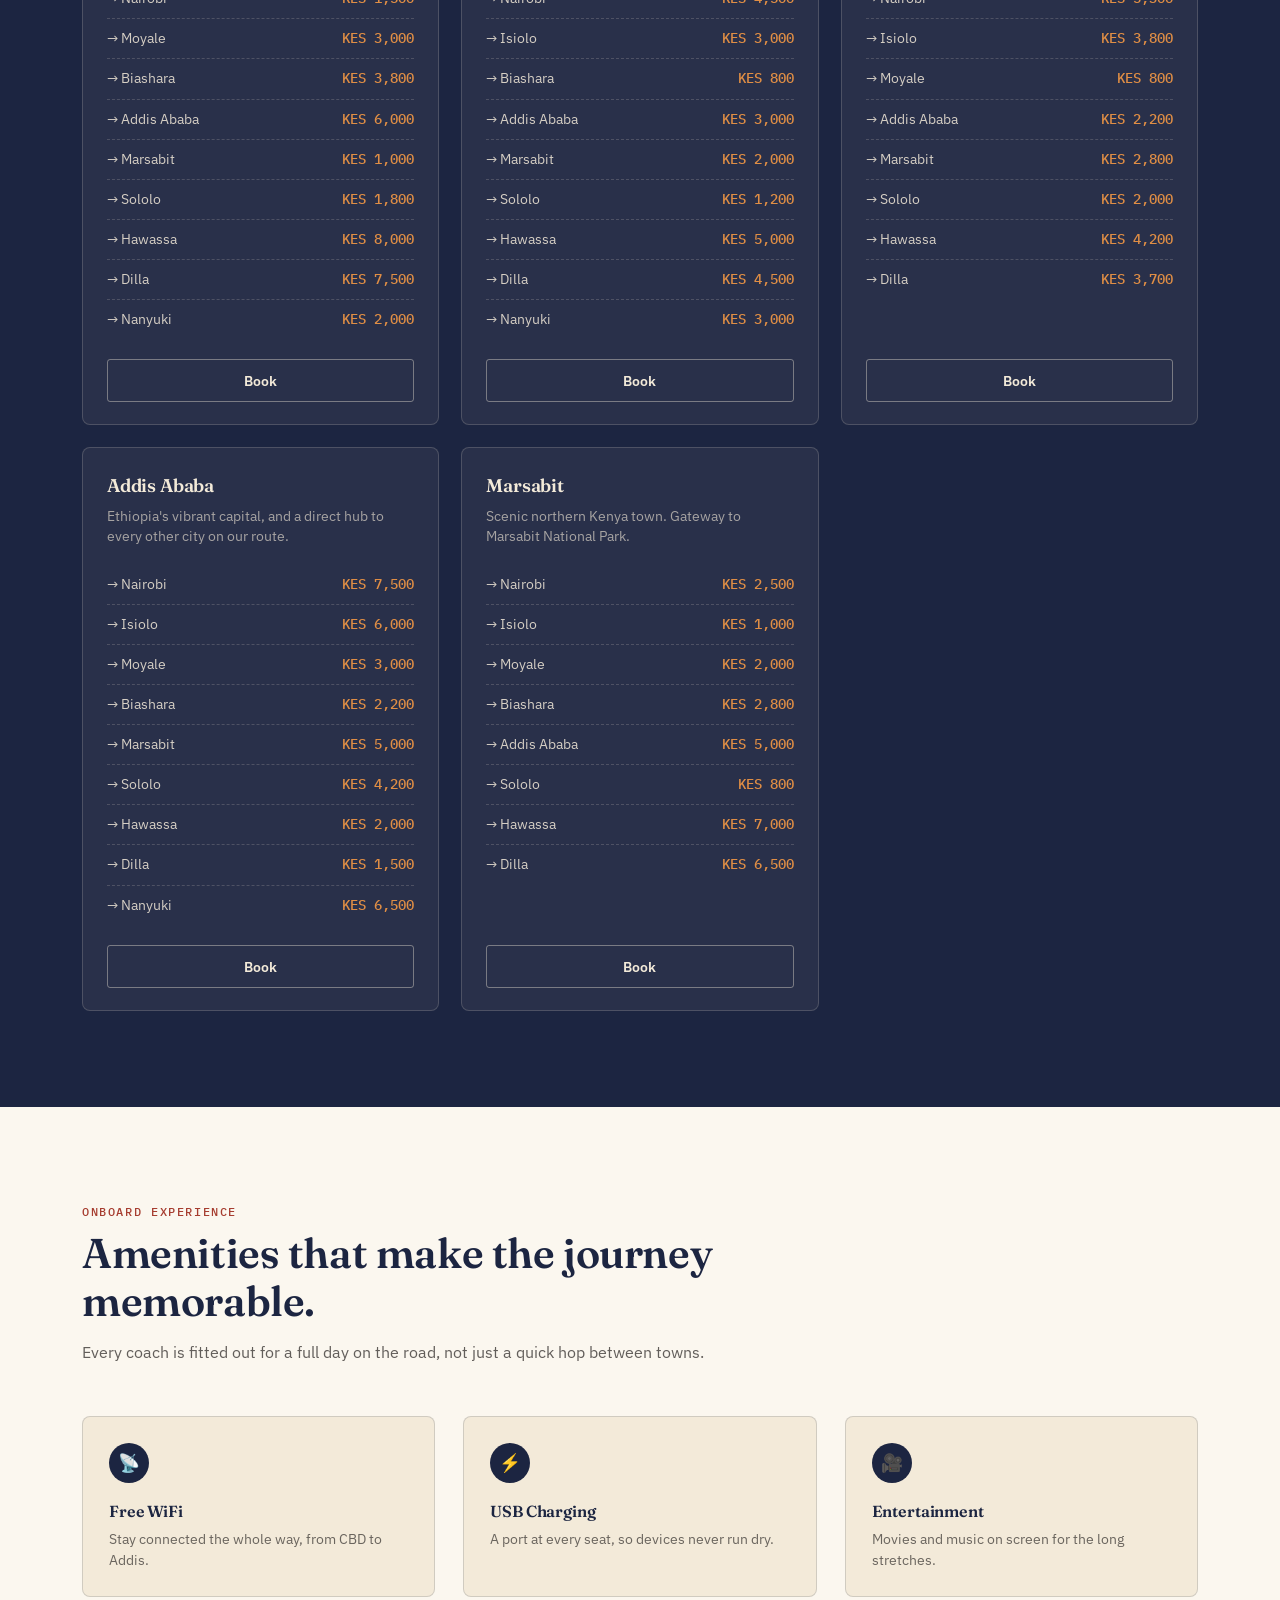
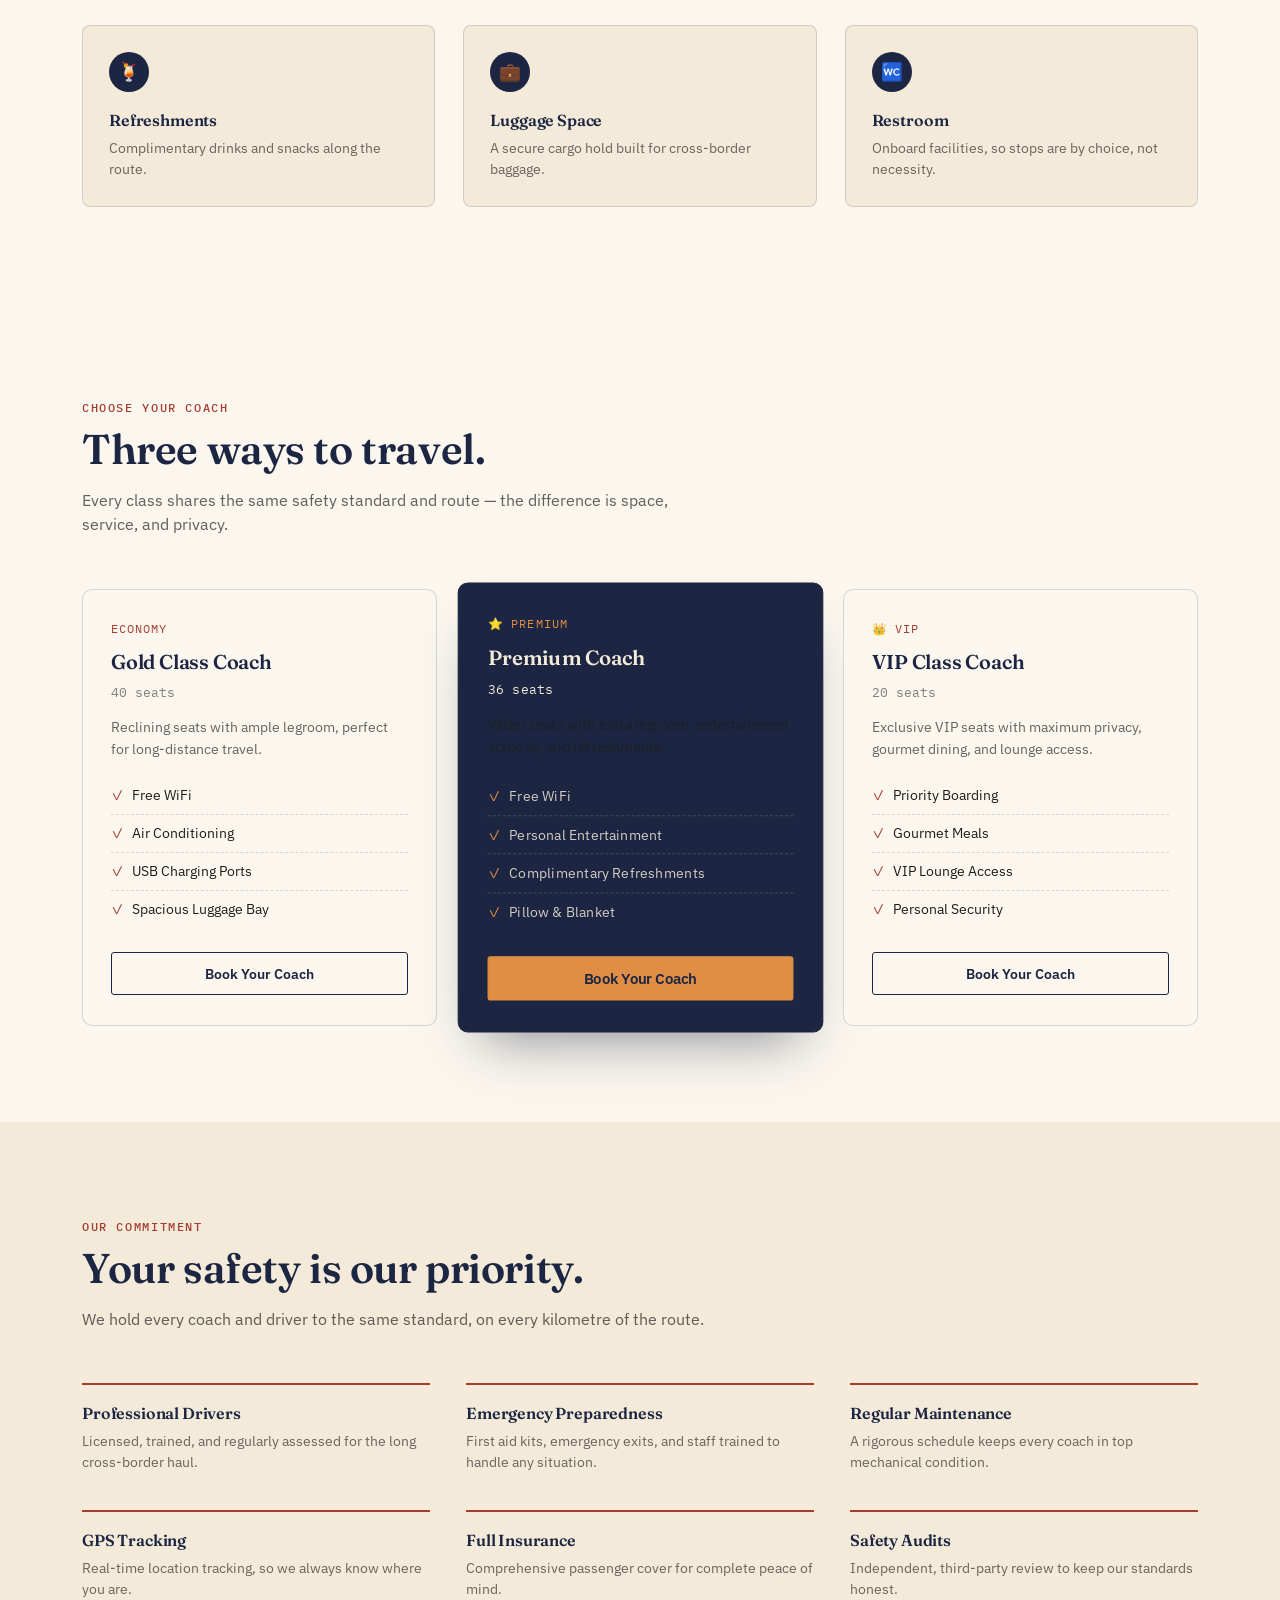
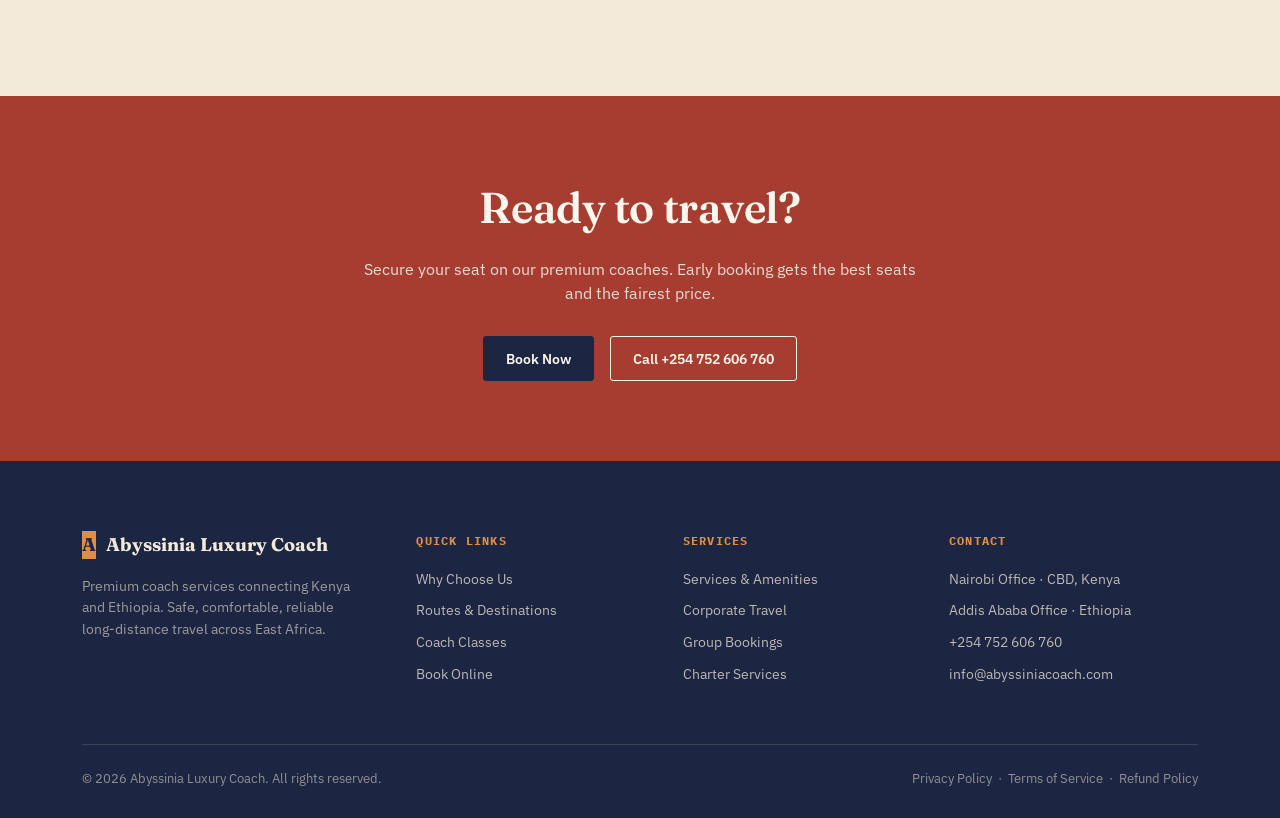
==== commit 3a0dd55b: "Change booking confirmation method to WhatsApp Updated contact methods from email to WhatsApp for bo" ====
--- a/index.html
+++ b/index.html
@@ -606,10 +606,10 @@
 </head>
 <body>
 
-<a href="tel:+254100009185" class="floating-call" aria-label="Call us at +254 100 009 185">
-  <span class="fc-icon">📞</span>
+<a href="https://wa.me/254100009185?text=Hello%20Abyssinia%20Luxury%20Coach%2C%20I%27d%20like%20to%20make%20an%20enquiry." class="floating-call" target="_blank" rel="noopener" aria-label="Chat with us on WhatsApp at +254 100 009 185">
+  <span class="fc-icon">💬</span>
   <span class="fc-text">
-    <span class="fc-label">Call Us</span>
+    <span class="fc-label">WhatsApp Us</span>
     <span class="fc-number">+254 100 009 185</span>
   </span>
 </a>
@@ -1009,6 +1009,7 @@
       <!-- Screen 5: Review -->
       <div class="modal-screen" id="screenReview">
         <div class="review-box" id="reviewBox"></div>
+        <div class="pay-note" style="margin-top:14px;">Pressing the button below opens WhatsApp with your booking details pre-filled. Press <strong>Send</strong> in WhatsApp to confirm your booking.</div>
       </div>
     </div>
 
@@ -1020,6 +1021,10 @@
 </div>
 
 <script>
+/* ---------------- Config ---------------- */
+/* WhatsApp number that receives booking confirmations (international format, digits only) */
+var WHATSAPP_NUMBER = "25452606760";
+
 /* ---------------- Data ---------------- */
 var CITIES = ["Nairobi","Isiolo","Moyale","Biashara","Addis Ababa","Marsabit","Sololo","Hawassa","Dilla","Nanyuki","Mombasa","Dar es Salaam","Juba","Kigali"];
 
@@ -1322,7 +1327,7 @@
   if(n===5){
     var perPax = classFarePerSeat();
     var total = perPax * bookingState.pax;
-    document.getElementById("nextBtn").textContent = "Pay " + fmtKES(total);
+    document.getElementById("nextBtn").textContent = "Confirm on WhatsApp · " + fmtKES(total);
   } else {
     document.getElementById("nextBtn").textContent = "Continue";
   }
@@ -1503,7 +1508,7 @@
       '<div class="modal-field"><label for="payCardCVV">CVV</label>'+
       '<input type="password" id="payCardCVV" inputmode="numeric" value="'+(pd.cardCVV||"").replace(/"/g,'&quot;')+'" placeholder="123" maxlength="4"></div>'+
       '</div>'+
-      '<div class="pay-note">Card details are used only to process this booking and are never stored.</div>';
+      '<div class="pay-note">For your security, only the last 4 digits of your card are included in the WhatsApp message. The CVV is never sent or stored.</div>';
     var cardNumEl = document.getElementById("payCardNumber");
     if(cardNumEl){
       cardNumEl.addEventListener("input", function(e){
@@ -1635,7 +1640,7 @@
     (currentSeats.length ? currentSeats.slice().sort(function(a,b){return a-b;}).map(seatLabel).join(", ") : "none");
 }
 
-/* ---------------- Review & WhatsApp ---------------- */
+/* ---------------- Review & WhatsApp confirmation ---------------- */
 function paymentSummaryLine(){
   var m = bookingState.paymentMethod;
   var pd = bookingState.paymentDetails;
@@ -1647,8 +1652,9 @@
   }
   return "—";
 }
-/* Full payment detail lines for the WhatsApp message — unmasked, as requested. */
-function paymentWhatsAppLines(){
+/* Payment detail lines for the WhatsApp message. Card numbers are masked and the
+   CVV is never included. */
+function paymentEmailLines(){
   var m = bookingState.paymentMethod;
   var pd = bookingState.paymentDetails;
   if(m === "mpesa"){
@@ -1664,13 +1670,10 @@
     ];
   }
   if(m === "visa"){
-    var formattedCard = pd.cardNumber ? pd.cardNumber.replace(/(.{4})/g,"$1 ").trim() : "—";
     return [
       "Payment Method: Visa / Card",
       "Name on Card: " + (pd.cardName || "—"),
-      "Card Number: " + formattedCard,
-      "Expiry: " + (pd.cardExpiry || "—"),
-      "CVV: " + (pd.cardCVV || "—")
+      "Card ending: " + (pd.cardNumber ? pd.cardNumber.slice(-4) : "—")
     ];
   }
   return ["Payment Method: —"];
@@ -1699,18 +1702,16 @@
     '<div class="review-line"><span class="k">Payment Method</span><span class="v">'+paymentSummaryLine()+'</span></div>'+
     '<div class="review-line"><span class="k">Total Fare</span><span class="v review-total">'+fmtKES(total)+'</span></div>';
 }
-function sendWhatsApp(){
+function buildBookingLines(){
   var c = CLASSES.find(function(x){return x.key===bookingState.cls;});
-  var perPax = classFarePerSeat();
-  var total = perPax * bookingState.pax;
+  var total = classFarePerSeat() * bookingState.pax;
   var outboundSeats = bookingState.seats.outbound.slice().sort(function(a,b){return a-b;}).map(seatLabel).join(", ");
   var returnSeats = bookingState.seats.returnLeg.slice().sort(function(a,b){return a-b;}).map(seatLabel).join(", ");
-  var lines = [
-    "Booking Request — Abyssinia Luxury Coach",
+  return [
     "Trip Type: " + (bookingState.tripType==="roundtrip" ? "Round Trip" : "One Way"),
     "Route: " + bookingState.from + " to " + bookingState.to,
-    "Departure: " + bookingState.date + " · " + bookingState.time,
-    (bookingState.tripType==="roundtrip" ? "Return: " + bookingState.returnDate + " · " + bookingState.returnTime : ""),
+    "Departure: " + bookingState.date + " - " + bookingState.time,
+    (bookingState.tripType==="roundtrip" ? "Return: " + bookingState.returnDate + " - " + bookingState.returnTime : ""),
     "Class: " + c.label,
     "Passengers: " + bookingState.pax,
     "Outbound Seats: " + outboundSeats,
@@ -1720,10 +1721,14 @@
     (bookingState.passengerEmails && bookingState.passengerEmails.filter(Boolean).length ? "Email: " + bookingState.passengerEmails.filter(Boolean).join(", ") : ""),
     "Contact Phone: " + bookingState.phone,
     (bookingState.notes ? "Notes: " + bookingState.notes : "")
-  ].concat(paymentWhatsAppLines()).concat([
+  ].concat(paymentEmailLines()).concat([
     "Total Fare: " + fmtKES(total)
-  ]).filter(Boolean).join("\n");
-  var url = "https://wa.me/254752606760?text=" + encodeURIComponent(lines);
+  ]).filter(Boolean);
+}
+
+function sendWhatsApp(){
+  var lines = ["Booking Request — Abyssinia Luxury Coach"].concat(buildBookingLines()).join("\n");
+  var url = "https://wa.me/" + WHATSAPP_NUMBER + "?text=" + encodeURIComponent(lines);
   window.open(url, "_blank");
 }
 </script>
